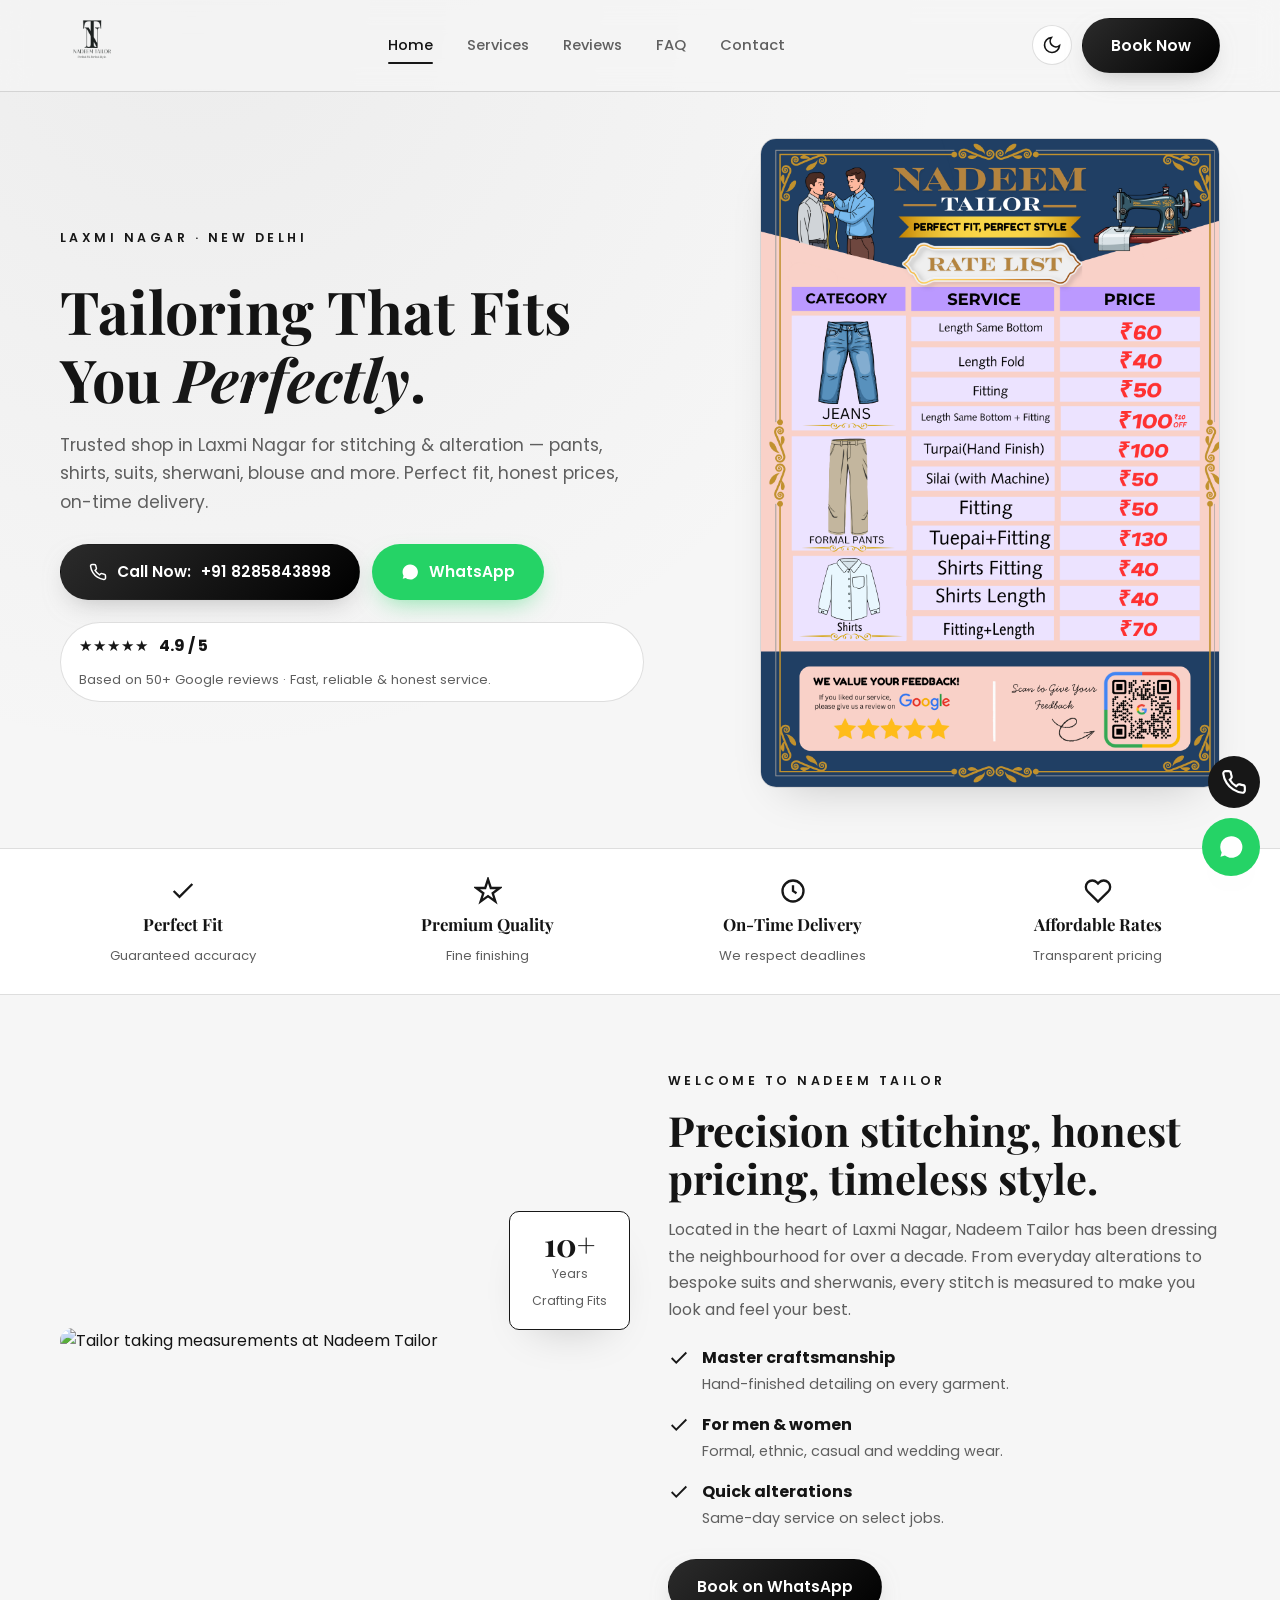
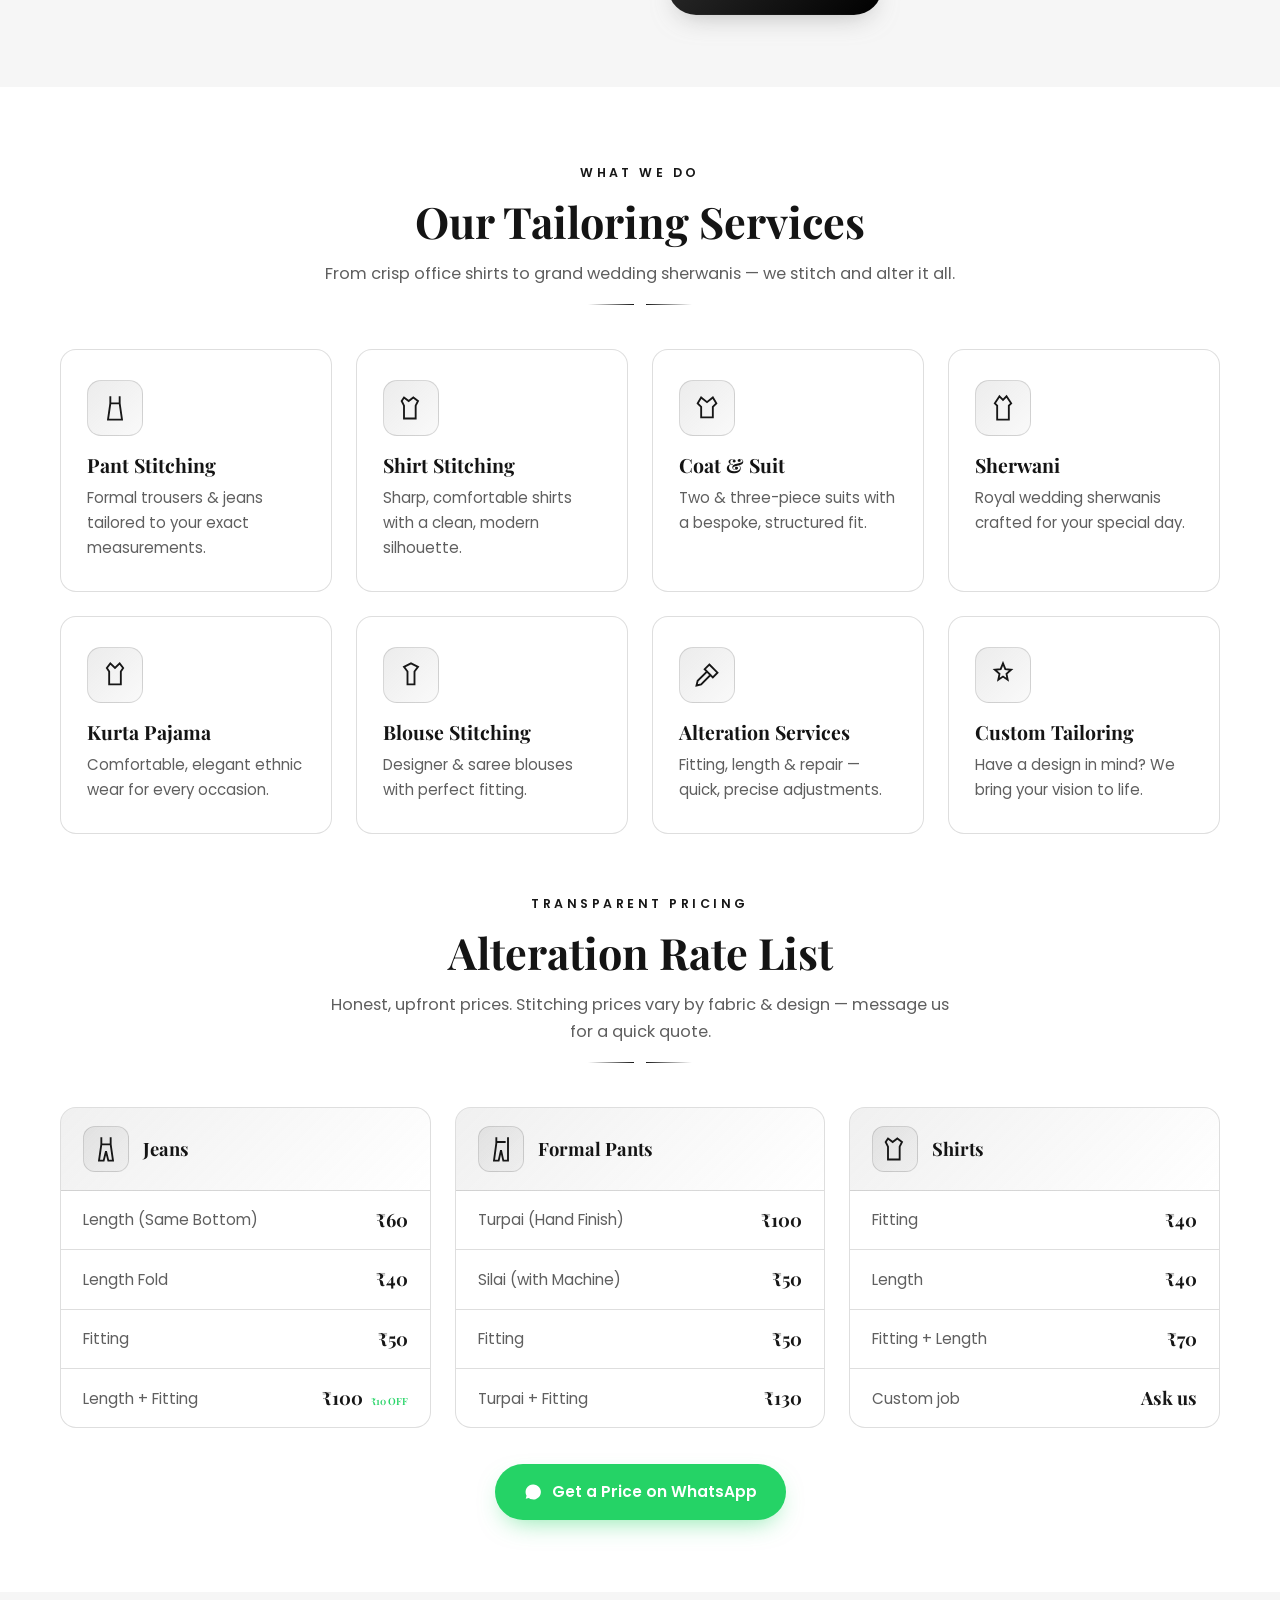
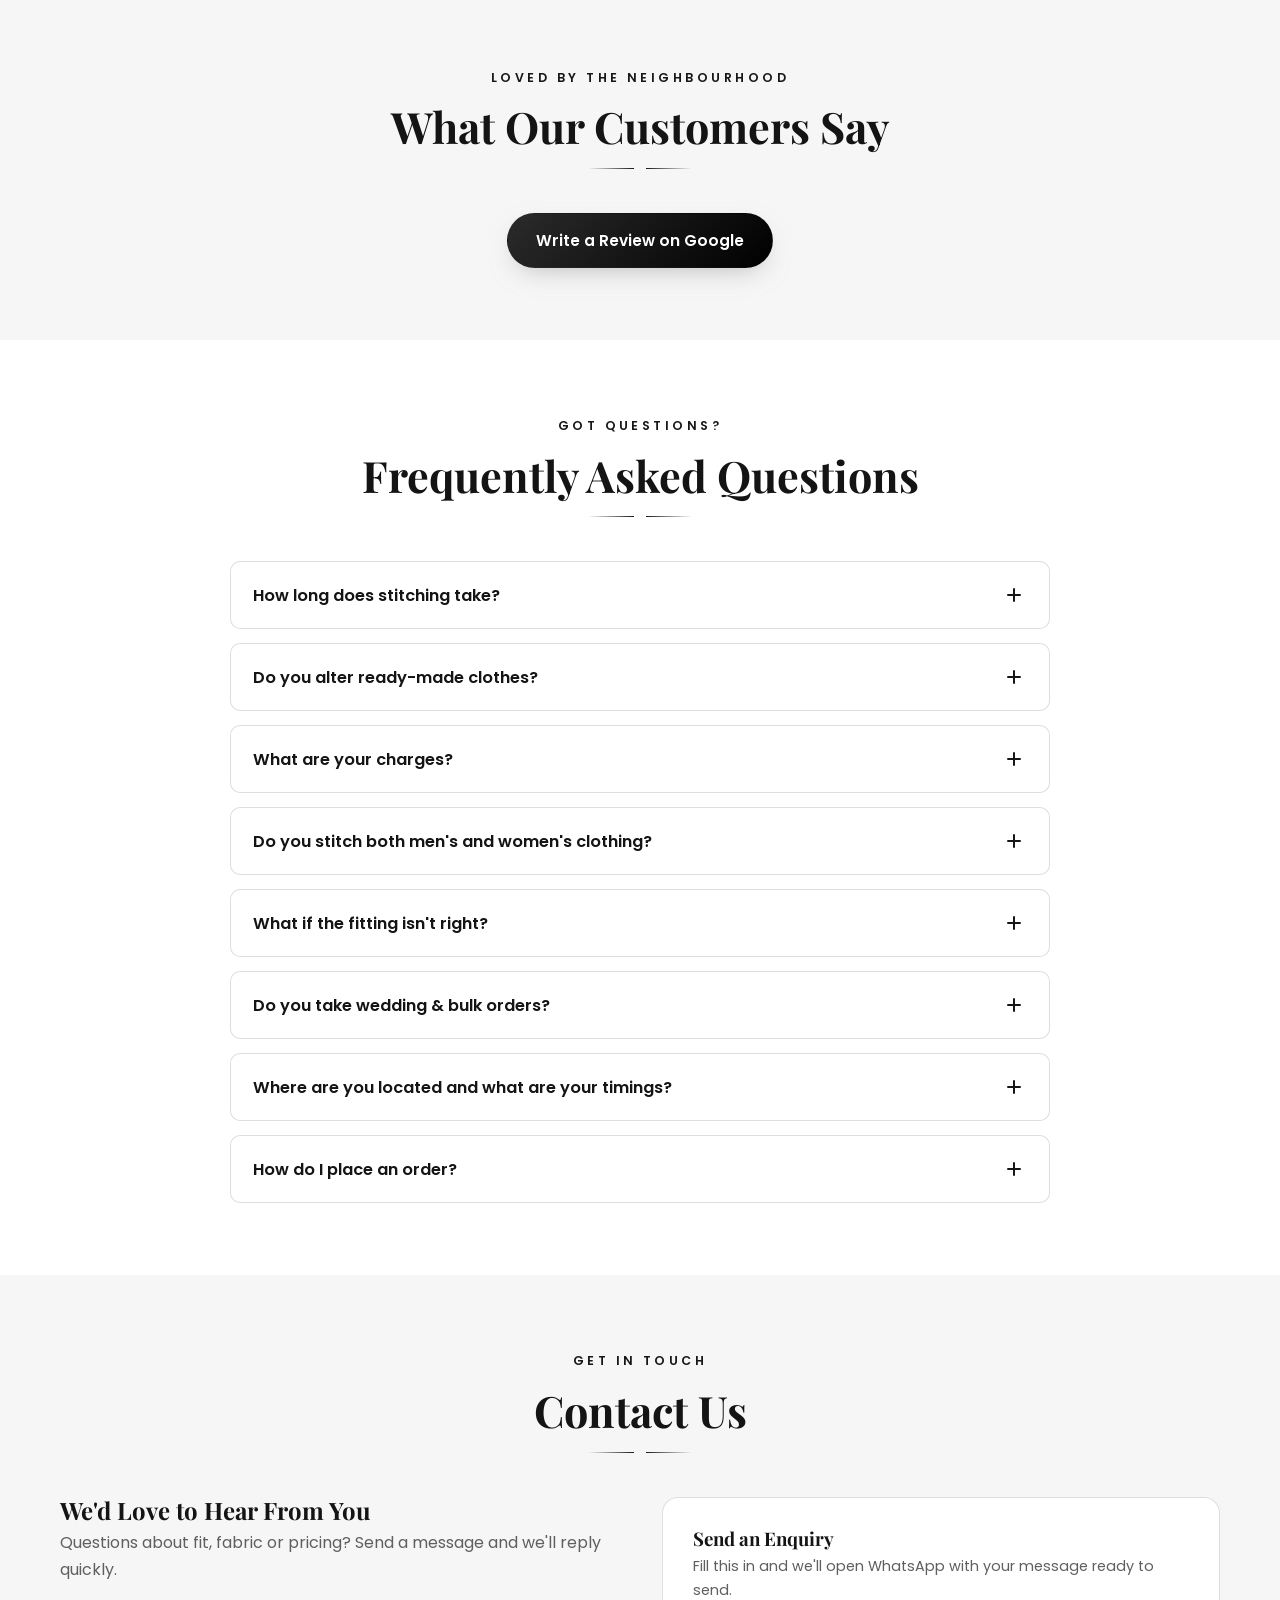
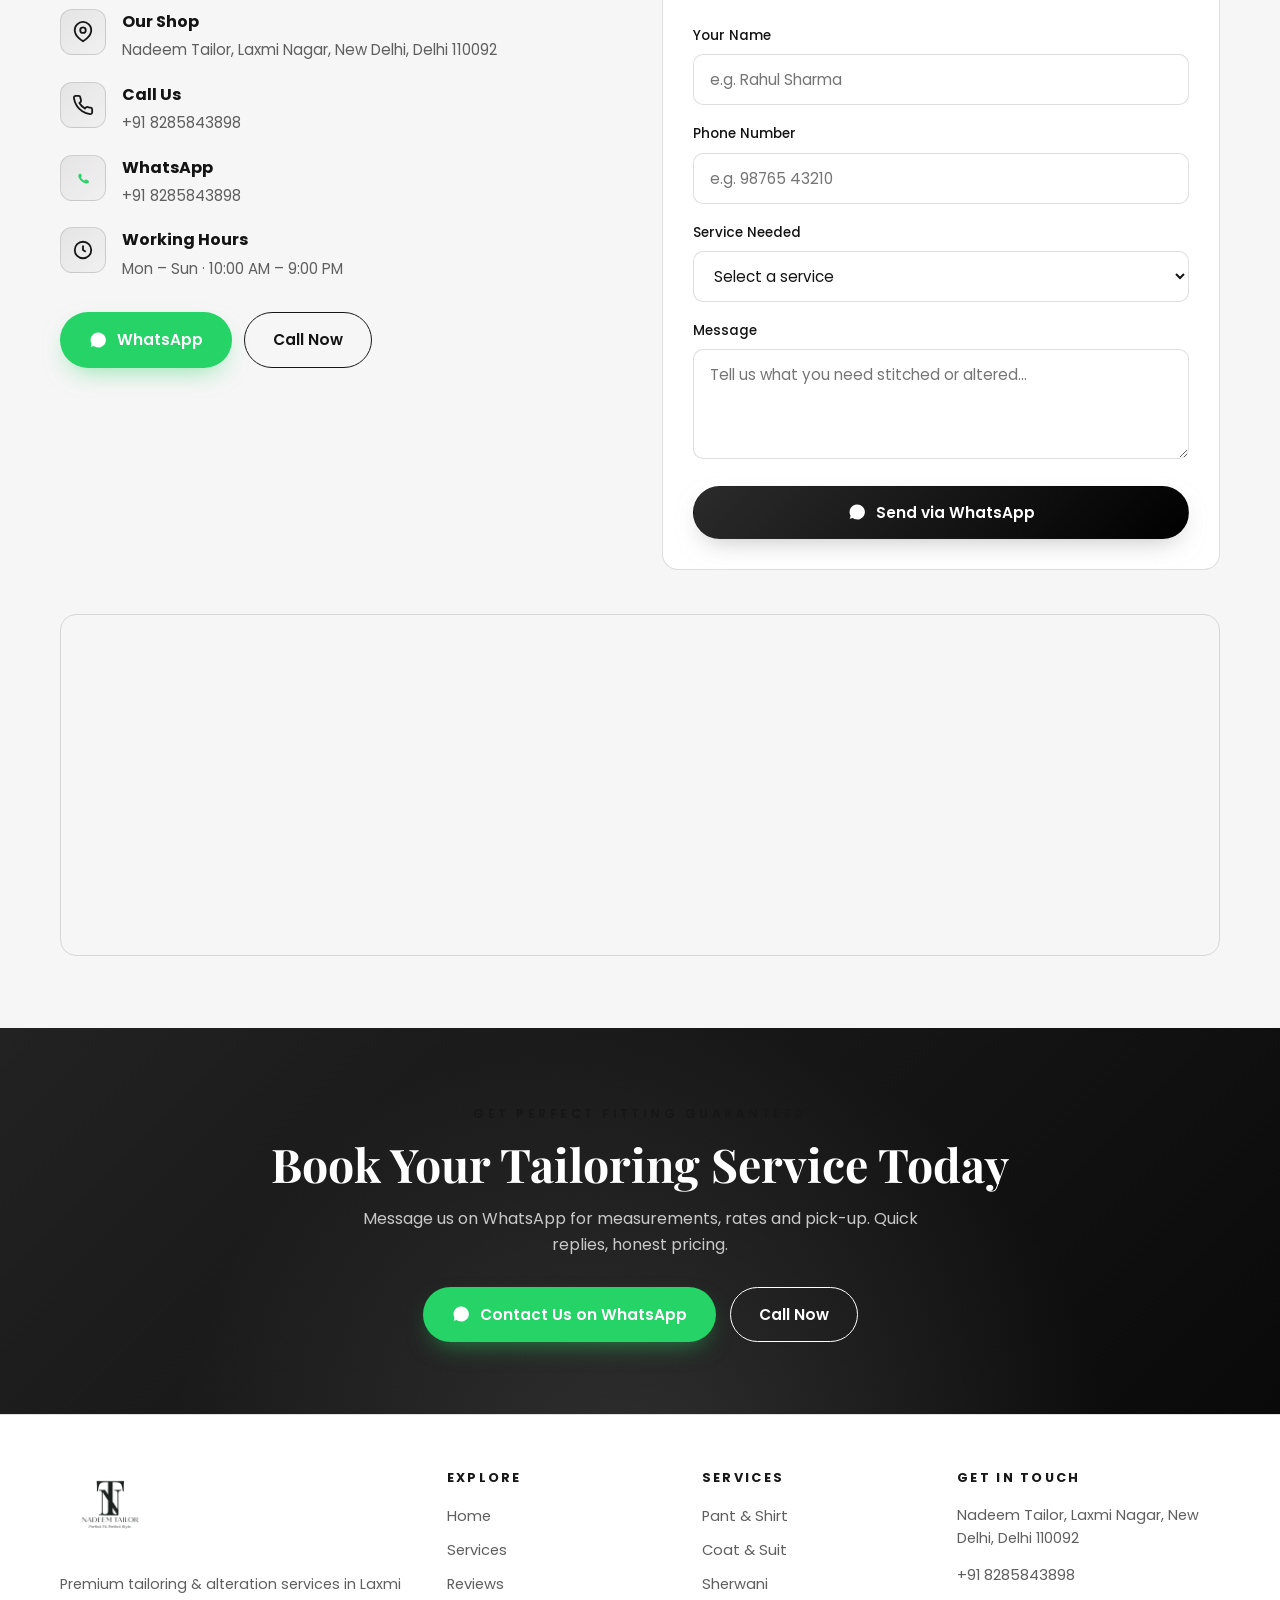
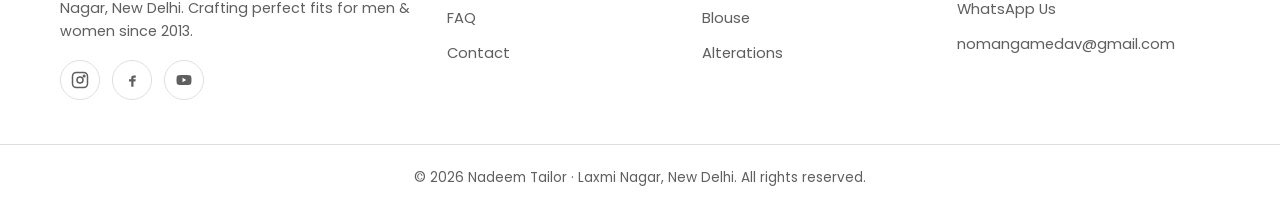
==== index.html @ 19adc17f "Add files via upload" ====
<!DOCTYPE html>
<html lang="en">
<head>
  <meta charset="UTF-8" />
  <meta name="viewport" content="width=device-width, initial-scale=1.0" />
  <title>Nadeem Tailor — Premium Tailoring & Alteration in Laxmi Nagar, Delhi</title>
  <meta name="description" content="Nadeem Tailor, Laxmi Nagar, New Delhi — expert stitching & alteration for men and women. Perfect fit guaranteed. Book your tailoring on WhatsApp today." />
  <meta name="keywords" content="tailor Laxmi Nagar, tailoring New Delhi, pant stitching, suit stitching, sherwani, blouse stitching, alteration Delhi, Nadeem Tailor" />
  <meta name="theme-color" content="#0a0a0a" />

  <meta property="og:title" content="Nadeem Tailor — Perfect Fit, Perfect Style" />
  <meta property="og:description" content="Premium tailoring & alteration services in Laxmi Nagar, New Delhi. Book on WhatsApp." />
  <meta property="og:type" content="website" />

  <link rel="icon" type="image/png" href="logo-black.png" />
  <link rel="icon" type="image/png" href="logo-white.png" media="(prefers-color-scheme: dark)" />
  <link rel="apple-touch-icon" href="logo-black.png" />

  <link rel="preconnect" href="https://fonts.googleapis.com" />
  <link rel="preconnect" href="https://fonts.gstatic.com" crossorigin />
  <link href="https://fonts.googleapis.com/css2?family=Playfair+Display:ital,wght@0,600;0,700;1,600&family=Poppins:wght@300;400;500;600&display=swap" rel="stylesheet" />

  <script type="application/ld+json">
  {
    "@context": "https://schema.org",
    "@type": "ClothingStore",
    "name": "Nadeem Tailor",
    "description": "Premium tailoring and alteration services for men and women.",
    "address": { "@type": "PostalAddress", "streetAddress": "Laxmi Nagar", "addressLocality": "New Delhi", "addressRegion": "Delhi", "postalCode": "110092", "addressCountry": "IN" },
    "areaServed": "New Delhi",
    "priceRange": "₹₹",
    "slogan": "Perfect Fit, Perfect Style"
  }
  </script>

  <style>
/* ==========================================================================
   Nadeem Tailor — single-file build (CSS inline)
   ========================================================================== */
:root {
  --gold: #f4f4f5; --gold-soft: #ffffff; --gold-deep: #cfcfcf; --on-accent: #0a0a0a;
  --bg: #0a0a0a; --bg-alt: #141414; --surface: #1a1a1a; --surface-2: #232323;
  --text: #f4f4f5; --text-muted: #a8a8a8; --border: rgba(255, 255, 255, 0.14);
  --shadow: 0 20px 45px -20px rgba(0, 0, 0, 0.85);
  --whatsapp: #25d366; --radius: 16px; --radius-sm: 10px; --max: 1200px; --header-h: 92px;
  --font-head: "Playfair Display", Georgia, serif;
  --font-body: "Poppins", -apple-system, BlinkMacSystemFont, "Segoe UI", sans-serif;
  --t: 0.3s cubic-bezier(0.4, 0, 0.2, 1);
}
[data-theme="light"] {
  --gold: #171717; --gold-soft: #2b2b2b; --gold-deep: #000000; --on-accent: #ffffff;
  --bg: #f6f6f6; --bg-alt: #ffffff; --surface: #ffffff; --surface-2: #efefef;
  --text: #141414; --text-muted: #5f5f5f; --border: rgba(0, 0, 0, 0.13);
  --shadow: 0 20px 45px -24px rgba(0, 0, 0, 0.22);
}
*,*::before,*::after { box-sizing: border-box; margin: 0; padding: 0; }
html { scroll-behavior: smooth; -webkit-text-size-adjust: 100%; scroll-padding-top: calc(var(--header-h) + 10px); }
body { font-family: var(--font-body); background: var(--bg); color: var(--text); line-height: 1.65; overflow-x: hidden; transition: background var(--t), color var(--t); }
img { max-width: 100%; display: block; }
a { color: inherit; text-decoration: none; }
ul { list-style: none; }
h1,h2,h3,h4 { font-family: var(--font-head); font-weight: 700; line-height: 1.15; }
::selection { background: var(--gold); color: var(--on-accent); }
.container { width: 100%; max-width: var(--max); margin: 0 auto; padding: 0 20px; }
.section { padding: 72px 0; }
.bg-alt { background: var(--bg-alt); }
.text-center { text-align: center; }
.section-head { max-width: 640px; margin: 0 auto 44px; text-align: center; }
.eyebrow { display: inline-block; font-family: var(--font-body); font-size: 0.78rem; letter-spacing: 0.28em; text-transform: uppercase; color: var(--gold); margin-bottom: 14px; font-weight: 600; }
.section-head h2 { font-size: clamp(1.8rem, 4.5vw, 2.7rem); margin-bottom: 14px; }
.section-head p { color: var(--text-muted); font-size: 1.02rem; }
.flourish { display: flex; align-items: center; justify-content: center; gap: 12px; margin: 16px auto 0; color: var(--gold); }
.flourish::before,.flourish::after { content: ""; height: 1px; width: 46px; background: linear-gradient(90deg, transparent, var(--gold)); }
.flourish::after { background: linear-gradient(90deg, var(--gold), transparent); }
.btn { display: inline-flex; align-items: center; justify-content: center; gap: 10px; padding: 14px 28px; min-height: 50px; border-radius: 50px; font-weight: 600; font-size: 0.96rem; cursor: pointer; border: 1.5px solid transparent; transition: var(--t); font-family: var(--font-body); white-space: nowrap; -webkit-tap-highlight-color: transparent; }
.btn svg { width: 18px; height: 18px; }
.btn-gold { background: linear-gradient(135deg, var(--gold-soft), var(--gold-deep)); color: var(--on-accent); box-shadow: 0 10px 26px -10px rgba(150,150,150,0.65); }
.btn-gold:hover { transform: translateY(-3px); }
.btn-outline { background: transparent; color: var(--text); border-color: var(--gold); }
.btn-outline:hover { background: var(--gold); color: var(--on-accent); transform: translateY(-3px); }
.btn-whatsapp { background: var(--whatsapp); color: #fff; box-shadow: 0 10px 26px -10px rgba(37,211,102,0.6); }
.btn-whatsapp:hover { transform: translateY(-3px); filter: brightness(1.05); }
.btn-block { width: 100%; }
.header { position: fixed; inset: 0 0 auto 0; height: var(--header-h); z-index: 100; display: flex; align-items: center; background: color-mix(in srgb, var(--bg) 70%, transparent); backdrop-filter: blur(14px); -webkit-backdrop-filter: blur(14px); border-bottom: 1px solid var(--border); transition: var(--t); }
.header.scrolled { background: color-mix(in srgb, var(--bg) 92%, transparent); box-shadow: var(--shadow); }
.nav { display: flex; align-items: center; justify-content: space-between; width: 100%; }
.brand { display: flex; align-items: center; gap: 12px; }
.brand__logo { height: 96px; width: auto; display: block; margin: -8px; }
.footer .brand__logo { height: 120px; margin: -18px -10px; }
.brand__logo--on-light { display: none; }
.brand__logo--on-dark { display: block; }
[data-theme="light"] .brand__logo--on-light { display: block; }
[data-theme="light"] .brand__logo--on-dark { display: none; }
.nav__links { display: flex; align-items: center; gap: 6px; }
.nav__links a { padding: 8px 14px; border-radius: 8px; font-size: 0.92rem; font-weight: 500; color: var(--text-muted); transition: var(--t); position: relative; }
.nav__links a:hover, .nav__links a.active { color: var(--text); }
.nav__links a.active::after { content: ""; position: absolute; left: 14px; right: 14px; bottom: 2px; height: 2px; background: var(--gold); border-radius: 2px; }
.nav__actions { display: flex; align-items: center; gap: 10px; }
.icon-btn { width: 40px; height: 40px; border-radius: 50%; border: 1px solid var(--border); background: var(--surface); color: var(--text); cursor: pointer; display: grid; place-items: center; transition: var(--t); }
.icon-btn:hover { border-color: var(--gold); color: var(--gold); }
.icon-btn svg { width: 20px; height: 20px; }
.theme-toggle .moon { display: none; }
[data-theme="light"] .theme-toggle .sun { display: none; }
[data-theme="light"] .theme-toggle .moon { display: block; }
.nav__cta { display: inline-flex; }
.hero-split { padding: calc(var(--header-h) + 46px) 0 60px; background: var(--bg); position: relative; overflow: hidden; }
.hero-split::before { content: ""; position: absolute; inset: 0; z-index: 0; background: radial-gradient(circle at 15% 0%, rgba(150,150,150,0.10), transparent 55%); }
.hero-split__grid { position: relative; z-index: 1; display: grid; grid-template-columns: 1.05fr 0.95fr; gap: 48px; align-items: center; }
.hero-split__text { animation: fadeUp 0.6s both; }
.hero-split__text h1 { font-size: clamp(2.1rem, 5vw, 3.7rem); margin: 14px 0 18px; }
.hero-split__text h1 em { font-style: italic; color: var(--gold); }
.hero-split__text > p { color: var(--text-muted); font-size: 1.08rem; line-height: 1.65; max-width: 52ch; margin-bottom: 28px; }
.hero-split__cta { display: flex; flex-wrap: wrap; gap: 12px; margin-bottom: 22px; }
.hero-badge { display: inline-flex; align-items: center; gap: 10px; flex-wrap: wrap; background: var(--surface); border: 1px solid var(--border); border-radius: 40px; padding: 10px 18px; max-width: 100%; }
.hero-badge .stars { color: var(--gold); letter-spacing: 1px; font-size: 0.95rem; }
.hero-badge strong { font-weight: 700; }
.hero-badge > span:last-child { color: var(--text-muted); font-size: 0.82rem; }
.hero-split__card { animation: fadeUp 0.6s 0.15s both; }
.rate-img { width: 100%; max-width: 460px; height: auto; margin: 0 0 0 auto; display: block; border-radius: var(--radius); box-shadow: var(--shadow); border: 1px solid var(--border); transition: var(--t); }
.rate-img:hover { transform: translateY(-4px); }
@keyframes fadeUp { from { opacity: 0; transform: translateY(24px); } to { opacity: 1; transform: translateY(0); } }
.trust { border-top: 1px solid var(--border); border-bottom: 1px solid var(--border); background: var(--surface); }
.trust__grid { display: grid; grid-template-columns: repeat(4, 1fr); gap: 20px; padding: 28px 0; text-align: center; }
.trust__item { display: flex; flex-direction: column; align-items: center; gap: 6px; }
.trust__item svg { width: 28px; height: 28px; color: var(--gold); }
.trust__item strong { font-family: var(--font-head); font-size: 1.05rem; }
.trust__item span { font-size: 0.82rem; color: var(--text-muted); }
.grid { display: grid; gap: 24px; }
.grid-3 { grid-template-columns: repeat(3, 1fr); }
.grid-4 { grid-template-columns: repeat(4, 1fr); }
.card { background: var(--surface); border: 1px solid var(--border); border-radius: var(--radius); padding: 30px 26px; transition: var(--t); position: relative; overflow: hidden; }
.card::before { content: ""; position: absolute; inset: 0 0 auto 0; height: 3px; background: linear-gradient(90deg, var(--gold-soft), transparent); transform: scaleX(0); transform-origin: left; transition: transform var(--t); }
.card:hover { transform: translateY(-6px); border-color: var(--gold); box-shadow: var(--shadow); }
.card:hover::before { transform: scaleX(1); }
.card__icon { width: 56px; height: 56px; border-radius: 14px; display: grid; place-items: center; margin-bottom: 18px; background: linear-gradient(135deg, rgba(150,150,150,0.18), rgba(150,150,150,0.05)); border: 1px solid var(--border); color: var(--gold); font-weight:700; font-family:var(--font-head); }
.card__icon svg { width: 28px; height: 28px; }
.card h3 { font-size: 1.22rem; margin-bottom: 10px; }
.card p { color: var(--text-muted); font-size: 0.94rem; }
.card__price { margin-top: 16px; display: inline-block; font-weight: 600; color: var(--gold); font-size: 0.9rem; }
.split { display: grid; grid-template-columns: 1fr 1fr; gap: 56px; align-items: center; }
.split__media { position: relative; }
.split__media img { border-radius: var(--radius); box-shadow: var(--shadow); width: 100%; height: 100%; object-fit: cover; }
.split__badge { position: absolute; right: -18px; bottom: 24px; background: var(--surface); border: 1px solid var(--gold); border-radius: var(--radius-sm); padding: 16px 22px; text-align: center; box-shadow: var(--shadow); }
.split__badge strong { display: block; font-family: var(--font-head); font-size: 2rem; color: var(--gold); line-height: 1; }
.split__badge span { font-size: 0.78rem; color: var(--text-muted); }
.split h2 { font-size: clamp(1.8rem, 4.5vw, 2.6rem); margin-bottom: 16px; }
.split p { color: var(--text-muted); margin-bottom: 16px; }
.feature-list { display: grid; gap: 14px; margin: 22px 0 28px; }
.feature-list li { display: flex; gap: 12px; align-items: flex-start; }
.feature-list svg { width: 22px; height: 22px; color: var(--gold); flex-shrink: 0; margin-top: 2px; }
.feature-list strong { display: block; }
.feature-list span { color: var(--text-muted); font-size: 0.9rem; }
.rate { background: var(--surface); border: 1px solid var(--border); border-radius: var(--radius); overflow: hidden; }
.rate__head { display: flex; align-items: center; gap: 14px; padding: 18px 22px; background: linear-gradient(135deg, rgba(150,150,150,0.14), transparent); border-bottom: 1px solid var(--border); }
.rate__head .card__icon { margin: 0; width: 46px; height: 46px; border-radius: 12px; }
.rate__head h3 { font-size: 1.15rem; }
.rate__row { display: flex; align-items: center; justify-content: space-between; gap: 16px; padding: 14px 22px; border-bottom: 1px solid var(--border); }
.rate__row:last-child { border-bottom: none; }
.rate__row span { color: var(--text-muted); font-size: 0.95rem; }
.rate__row .price { color: var(--gold); font-weight: 700; font-family: var(--font-head); font-size: 1.15rem; }
.rate__row .price small { color: var(--whatsapp); font-size: 0.62rem; font-weight: 600; margin-left: 4px; }
.reviews-widget { max-width: 1000px; margin: 0 auto; }
.faq-list { max-width: 820px; margin: 0 auto; display: grid; gap: 14px; }
.faq-item { background: var(--surface); border: 1px solid var(--border); border-radius: var(--radius-sm); overflow: hidden; transition: border-color var(--t); }
.faq-item.open { border-color: var(--gold); }
.faq-q { width: 100%; text-align: left; background: none; border: none; cursor: pointer; display: flex; align-items: center; justify-content: space-between; gap: 16px; padding: 20px 22px; font-family: var(--font-body); font-size: 1.02rem; font-weight: 600; color: var(--text); }
.faq-q__icon { flex-shrink: 0; width: 26px; height: 26px; position: relative; }
.faq-q__icon::before, .faq-q__icon::after { content: ""; position: absolute; top: 50%; left: 50%; transform: translate(-50%, -50%); background: var(--gold); border-radius: 2px; }
.faq-q__icon::before { width: 14px; height: 2px; }
.faq-q__icon::after { width: 2px; height: 14px; transition: transform var(--t); }
.faq-item.open .faq-q__icon::after { transform: translate(-50%, -50%) scaleY(0); }
.faq-a { max-height: 0; overflow: hidden; transition: max-height var(--t); }
.faq-item.open .faq-a { max-height: 400px; }
.faq-a p { padding: 0 22px 22px; color: var(--text-muted); font-size: 0.96rem; line-height: 1.65; }
.faq-a a { color: var(--gold); text-decoration: underline; }
.contact-grid { display: grid; grid-template-columns: 1fr 1fr; gap: 44px; align-items: start; }
.info-list { display: grid; gap: 18px; margin: 26px 0 30px; }
.info-item { display: flex; gap: 16px; align-items: flex-start; }
.info-item__icon { width: 46px; height: 46px; border-radius: 12px; flex-shrink: 0; display: grid; place-items: center; background: linear-gradient(135deg, rgba(150,150,150,0.18), rgba(150,150,150,0.05)); border: 1px solid var(--border); color: var(--gold); }
.info-item__icon svg { width: 22px; height: 22px; }
.info-item strong { display: block; margin-bottom: 2px; }
.info-item a, .info-item span { color: var(--text-muted); font-size: 0.94rem; }
.info-item a:hover { color: var(--gold); }
.form { background: var(--surface); border: 1px solid var(--border); border-radius: var(--radius); padding: 30px; }
.form h3 { margin-bottom: 6px; }
.form > p { color: var(--text-muted); font-size: 0.9rem; margin-bottom: 22px; }
.field { margin-bottom: 18px; }
.field label { display: block; font-size: 0.85rem; margin-bottom: 7px; font-weight: 500; }
.field input, .field select, .field textarea { width: 100%; padding: 13px 16px; border-radius: var(--radius-sm); border: 1px solid var(--border); background: var(--bg-alt); color: var(--text); font-family: var(--font-body); font-size: 0.95rem; transition: var(--t); }
.field input:focus, .field select:focus, .field textarea:focus { outline: none; border-color: var(--gold); box-shadow: 0 0 0 3px rgba(150,150,150,0.15); }
.field textarea { resize: vertical; min-height: 110px; }
.map-embed { border-radius: var(--radius); overflow: hidden; border: 1px solid var(--border); line-height: 0; margin-top: 44px; }
.map-embed iframe { width: 100%; height: 340px; border: 0; filter: grayscale(0.2); }
.cta-band { position: relative; text-align: center; padding: 72px 0; overflow: hidden; background: linear-gradient(135deg, #141414, #0a0a0a); }
[data-theme="light"] .cta-band { background: linear-gradient(135deg, #222222, #0a0a0a); }
.cta-band::before { content: ""; position: absolute; inset: 0; background: radial-gradient(circle at 50% 120%, rgba(150,150,150,0.22), transparent 60%); }
.cta-band .container { position: relative; }
.cta-band h2 { color: #fff; font-size: clamp(1.8rem, 5vw, 2.9rem); margin-bottom: 14px; }
.cta-band p { color: #c9c9c9; max-width: 560px; margin: 0 auto 28px; }
.cta-band__btns { display: flex; flex-wrap: wrap; gap: 14px; justify-content: center; }
.footer { background: var(--bg-alt); border-top: 1px solid var(--border); padding: 56px 0 0; }
.footer__grid { display: grid; grid-template-columns: 1.6fr 1fr 1fr 1.2fr; gap: 36px; }
.footer h4 { font-family: var(--font-body); font-size: 0.8rem; letter-spacing: 0.18em; text-transform: uppercase; color: var(--gold); margin-bottom: 18px; }
.footer p { color: var(--text-muted); font-size: 0.9rem; margin-bottom: 16px; }
.footer__links { display: grid; gap: 10px; }
.footer__links a { color: var(--text-muted); font-size: 0.92rem; transition: var(--t); }
.footer__links a:hover { color: var(--gold); padding-left: 4px; }
.footer .brand { margin-bottom: 18px; }
.socials { display: flex; gap: 12px; }
.socials a { width: 40px; height: 40px; border-radius: 50%; display: grid; place-items: center; border: 1px solid var(--border); color: var(--text-muted); transition: var(--t); }
.socials a:hover { background: var(--gold); color: var(--on-accent); border-color: var(--gold); transform: translateY(-3px); }
.socials svg { width: 18px; height: 18px; }
.footer__bottom { margin-top: 44px; border-top: 1px solid var(--border); padding: 22px 0; text-align: center; color: var(--text-muted); font-size: 0.85rem; }
.fab { position: fixed; right: 20px; z-index: 90; display: grid; place-items: center; border-radius: 50%; box-shadow: var(--shadow); transition: var(--t); }
.fab svg { width: 26px; height: 26px; }
.fab-whatsapp { bottom: 24px; width: 58px; height: 58px; background: var(--whatsapp); color: #fff; animation: pulse 2.4s infinite; }
.fab-whatsapp:hover { transform: scale(1.08); }
.fab-call { bottom: 92px; width: 52px; height: 52px; background: var(--gold); color: var(--on-accent); }
.fab-call:hover { transform: scale(1.08); }
.fab-top { bottom: 24px; left: 20px; width: 46px; height: 46px; background: var(--surface); color: var(--gold); border: 1px solid var(--border); opacity: 0; pointer-events: none; }
.fab-top.show { opacity: 1; pointer-events: auto; }
@keyframes pulse { 0% { box-shadow: 0 0 0 0 rgba(37,211,102,0.5); } 70% { box-shadow: 0 0 0 16px rgba(37,211,102,0); } 100% { box-shadow: 0 0 0 0 rgba(37,211,102,0); } }
.reveal { opacity: 0; transform: translateY(28px); transition: opacity 0.6s ease, transform 0.6s ease; }
.reveal.in { opacity: 1; transform: translateY(0); }
.toast { position: fixed; bottom: 30px; left: 50%; transform: translateX(-50%) translateY(120px); background: var(--surface); border: 1px solid var(--gold); color: var(--text); padding: 14px 22px; border-radius: 50px; box-shadow: var(--shadow); z-index: 300; transition: transform var(--t); font-size: 0.9rem; }
.toast.show { transform: translateX(-50%) translateY(0); }
@media (max-width: 900px) {
  .split { grid-template-columns: 1fr; gap: 36px; }
  .split__badge { right: 16px; }
  .contact-grid { grid-template-columns: 1fr; gap: 32px; }
  .grid-4 { grid-template-columns: repeat(2, 1fr); }
  .footer__grid { grid-template-columns: 1fr 1fr; gap: 30px; }
  .trust__grid { grid-template-columns: repeat(2, 1fr); gap: 26px; }
  .hero-split__grid { grid-template-columns: 1fr; gap: 34px; }
  .rate-img { margin: 0 auto; }
}
@media (max-width: 640px) {
  :root { --header-h: 78px; }
  .nav__links { display: none !important; }
  .nav__cta { display: inline-flex !important; padding: 10px 18px; min-height: 44px; font-size: 0.85rem; width: auto; }
  .brand__logo { height: 72px; margin: -10px -8px; }
  .footer .brand__logo { height: 92px; }
  .container { padding: 0 16px; }
  .section { padding: 46px 0; }
  .section-head { margin-bottom: 32px; }
  .grid-3, .grid-4 { grid-template-columns: 1fr; }
  .footer__grid { grid-template-columns: 1fr; gap: 26px; }
  .hero-split__text h1 { font-size: clamp(2rem, 8.6vw, 2.85rem); }
  .hero-split__cta { flex-direction: column; }
  .btn { width: 100%; }
  .nav__cta.btn, .card__price { width: auto; }
  .cta-band__btns { flex-direction: column; }
  .card { padding: 24px 20px; }
  .split__badge { right: 12px; bottom: 12px; padding: 12px 16px; }
  .form { padding: 24px 20px; }
  .field input, .field select, .field textarea { font-size: 16px; padding: 14px 16px; }
  .map-embed iframe { height: 300px; }
  .fab-whatsapp { width: 56px; height: 56px; bottom: 18px; right: 16px; }
  .fab-call { width: 50px; height: 50px; bottom: 84px; right: 16px; }
  .fab-top { left: 16px; bottom: 18px; }
  h1, h2, h3 { overflow-wrap: normal; word-break: normal; text-wrap: balance; }
  .section-head h2 { font-size: clamp(1.55rem, 6.5vw, 2rem); }
}
@media (prefers-reduced-motion: reduce) {
  *,*::before,*::after { animation: none !important; transition: none !important; scroll-behavior: auto; }
  .reveal { opacity: 1; transform: none; }
}
  </style>
</head>
<body>
  <!-- ============ HEADER ============ -->
  <header class="header">
    <div class="container nav">
      <a href="#home" class="brand" aria-label="Nadeem Tailor home">
        <img class="brand__logo brand__logo--on-light" src="logo-black.png" alt="Nadeem Tailor — Perfect Fit, Perfect Style" />
        <img class="brand__logo brand__logo--on-dark" src="logo-white.png" alt="Nadeem Tailor — Perfect Fit, Perfect Style" />
      </a>
      <nav class="nav__links" aria-label="Primary">
        <a href="#home">Home</a>
        <a href="#services">Services</a>
        <a href="#reviews">Reviews</a>
        <a href="#faq">FAQ</a>
        <a href="#contact">Contact</a>
      </nav>
      <div class="nav__actions">
        <button class="icon-btn theme-toggle" aria-label="Toggle dark / light theme">
          <svg class="sun" viewBox="0 0 24 24" fill="none" stroke="currentColor" stroke-width="2" stroke-linecap="round"><circle cx="12" cy="12" r="4"/><path d="M12 2v2M12 20v2M4.9 4.9l1.4 1.4M17.7 17.7l1.4 1.4M2 12h2M20 12h2M4.9 19.1l1.4-1.4M17.7 6.3l1.4-1.4"/></svg>
          <svg class="moon" viewBox="0 0 24 24" fill="none" stroke="currentColor" stroke-width="2" stroke-linecap="round"><path d="M21 12.8A9 9 0 1 1 11.2 3a7 7 0 0 0 9.8 9.8z"/></svg>
        </button>
        <a class="btn btn-gold nav__cta" data-whatsapp>Book Now</a>
      </div>
    </div>
  </header>

  <main>
    <!-- ============ HERO ============ -->
    <section class="hero-split" id="home">
      <div class="container hero-split__grid">
        <div class="hero-split__text">
          <span class="eyebrow">Laxmi Nagar · New Delhi</span>
          <h1>Tailoring That Fits You <em>Perfectly</em>.</h1>
          <p>Trusted shop in Laxmi Nagar for stitching &amp; alteration — pants, shirts, suits, sherwani, blouse and more. Perfect fit, honest prices, on-time delivery.</p>
          <div class="hero-split__cta">
            <a class="btn btn-gold" data-call>
              <svg viewBox="0 0 24 24" fill="none" stroke="currentColor" stroke-width="2"><path d="M22 16.9v3a2 2 0 0 1-2.2 2 19.8 19.8 0 0 1-8.6-3.1 19.5 19.5 0 0 1-6-6A19.8 19.8 0 0 1 2.1 4.2 2 2 0 0 1 4.1 2h3a2 2 0 0 1 2 1.7c.1 1 .4 2 .7 2.9a2 2 0 0 1-.5 2.1L8.1 9.9a16 16 0 0 0 6 6l1.2-1.2a2 2 0 0 1 2.1-.5c.9.3 1.9.6 2.9.7a2 2 0 0 1 1.7 2z"/></svg>
              Call Now: <span data-phone-text>+91 8285843898</span>
            </a>
            <a class="btn btn-whatsapp" data-whatsapp>
              <svg viewBox="0 0 24 24" fill="currentColor"><path d="M17.5 14.4c-.3-.2-1.7-.8-2-.9-.3-.1-.5-.2-.6.2-.2.3-.7.9-.8 1-.2.2-.3.2-.6.1-1.5-.8-2.5-1.4-3.6-3.2-.3-.5.3-.4.7-1.4.1-.2 0-.3 0-.5s-.6-1.5-.9-2c-.2-.5-.4-.4-.6-.4h-.5c-.2 0-.5.1-.7.3-.3.3-1 .9-1 2.3s1 2.7 1.2 2.9c.1.2 2 3.1 5 4.3.7.3 1.2.5 1.7.6.7.2 1.3.2 1.8.1.6-.1 1.7-.7 1.9-1.3.2-.7.2-1.2.2-1.3-.1-.2-.3-.3-.6-.4zM12 2a10 10 0 0 0-8.6 15l-1.1 4 4.1-1.1A10 10 0 1 0 12 2z"/></svg>
              WhatsApp
            </a>
          </div>
          <div class="hero-badge">
            <span class="stars">★★★★★</span>
            <strong>4.9 / 5</strong>
            <span>Based on 50+ Google reviews · Fast, reliable &amp; honest service.</span>
          </div>
        </div>
        <div class="hero-split__card">
          <a href="Nadeem.pdf" target="_blank" rel="noopener">
            <img class="rate-img" src="Nadeem.png" alt="Nadeem Tailor rate list — Jeans, Formal Pants and Shirts pricing" loading="lazy" />
          </a>
        </div>
      </div>
    </section>

    <!-- ============ TRUST BAR ============ -->
    <section class="trust">
      <div class="container trust__grid">
        <div class="trust__item"><svg viewBox="0 0 24 24" fill="none" stroke="currentColor" stroke-width="2"><path d="M20 6L9 17l-5-5"/></svg><strong>Perfect Fit</strong><span>Guaranteed accuracy</span></div>
        <div class="trust__item"><svg viewBox="0 0 24 24" fill="none" stroke="currentColor" stroke-width="2"><path d="M12 2l2.4 7.4H22l-6 4.5 2.3 7.1-6.3-4.6L5.7 21l2.3-7.1-6-4.5h7.6z"/></svg><strong>Premium Quality</strong><span>Fine finishing</span></div>
        <div class="trust__item"><svg viewBox="0 0 24 24" fill="none" stroke="currentColor" stroke-width="2"><circle cx="12" cy="12" r="9"/><path d="M12 7v5l3 2"/></svg><strong>On-Time Delivery</strong><span>We respect deadlines</span></div>
        <div class="trust__item"><svg viewBox="0 0 24 24" fill="none" stroke="currentColor" stroke-width="2"><path d="M20.8 4.6a5.5 5.5 0 0 0-7.8 0L12 5.6l-1-1a5.5 5.5 0 0 0-7.8 7.8l1 1L12 21l7.8-7.6 1-1a5.5 5.5 0 0 0 0-7.8z"/></svg><strong>Affordable Rates</strong><span>Transparent pricing</span></div>
      </div>
    </section>

    <!-- ============ ABOUT / INTRO ============ -->
    <section class="section">
      <div class="container split">
        <div class="split__media reveal">
          <img src="https://images.unsplash.com/photo-1594938298603-c8148c4dae35?auto=format&fit=crop&w=900&q=80" alt="Tailor taking measurements at Nadeem Tailor" loading="lazy" />
          <div class="split__badge"><strong>10+</strong><span>Years<br/>Crafting Fits</span></div>
        </div>
        <div class="reveal">
          <span class="eyebrow">Welcome to Nadeem Tailor</span>
          <h2>Precision stitching, honest pricing, timeless style.</h2>
          <p>Located in the heart of Laxmi Nagar, Nadeem Tailor has been dressing the neighbourhood for over a decade. From everyday alterations to bespoke suits and sherwanis, every stitch is measured to make you look and feel your best.</p>
          <ul class="feature-list">
            <li><svg viewBox="0 0 24 24" fill="none" stroke="currentColor" stroke-width="2"><path d="M20 6L9 17l-5-5"/></svg><div><strong>Master craftsmanship</strong><span>Hand-finished detailing on every garment.</span></div></li>
            <li><svg viewBox="0 0 24 24" fill="none" stroke="currentColor" stroke-width="2"><path d="M20 6L9 17l-5-5"/></svg><div><strong>For men &amp; women</strong><span>Formal, ethnic, casual and wedding wear.</span></div></li>
            <li><svg viewBox="0 0 24 24" fill="none" stroke="currentColor" stroke-width="2"><path d="M20 6L9 17l-5-5"/></svg><div><strong>Quick alterations</strong><span>Same-day service on select jobs.</span></div></li>
          </ul>
          <a class="btn btn-gold" data-whatsapp>Book on WhatsApp</a>
        </div>
      </div>
    </section>

    <!-- ============ SERVICES ============ -->
    <section class="section bg-alt" id="services">
      <div class="container">
        <div class="section-head reveal">
          <span class="eyebrow">What We Do</span>
          <h2>Our Tailoring Services</h2>
          <p>From crisp office shirts to grand wedding sherwanis — we stitch and alter it all.</p>
          <div class="flourish"></div>
        </div>
        <div class="grid grid-4">
          <article class="card reveal"><div class="card__icon"><svg viewBox="0 0 24 24" fill="none" stroke="currentColor" stroke-width="1.6"><path d="M8 2v6l-2 14h12l-2-14V2M8 8h8"/></svg></div><h3>Pant Stitching</h3><p>Formal trousers &amp; jeans tailored to your exact measurements.</p></article>
          <article class="card reveal"><div class="card__icon"><svg viewBox="0 0 24 24" fill="none" stroke="currentColor" stroke-width="1.6"><path d="M6 3l4 3 4-3 4 3-2 4v11H6V10L4 6z"/></svg></div><h3>Shirt Stitching</h3><p>Sharp, comfortable shirts with a clean, modern silhouette.</p></article>
          <article class="card reveal"><div class="card__icon"><svg viewBox="0 0 24 24" fill="none" stroke="currentColor" stroke-width="1.6"><path d="M7 3l5 4 5-4 3 5-3 3v9H7v-9L4 8z"/></svg></div><h3>Coat &amp; Suit</h3><p>Two &amp; three-piece suits with a bespoke, structured fit.</p></article>
          <article class="card reveal"><div class="card__icon"><svg viewBox="0 0 24 24" fill="none" stroke="currentColor" stroke-width="1.6"><path d="M9 2l3 3 3-3 4 6-2 2v12H7V10L5 8z"/></svg></div><h3>Sherwani</h3><p>Royal wedding sherwanis crafted for your special day.</p></article>
          <article class="card reveal"><div class="card__icon"><svg viewBox="0 0 24 24" fill="none" stroke="currentColor" stroke-width="1.6"><path d="M8 2l4 4 4-4 3 4-2 3v11H7V9L5 6z"/></svg></div><h3>Kurta Pajama</h3><p>Comfortable, elegant ethnic wear for every occasion.</p></article>
          <article class="card reveal"><div class="card__icon"><svg viewBox="0 0 24 24" fill="none" stroke="currentColor" stroke-width="1.6"><path d="M6 5l6-3 6 3-3 4v11H9V9z"/></svg></div><h3>Blouse Stitching</h3><p>Designer &amp; saree blouses with perfect fitting.</p></article>
          <article class="card reveal"><div class="card__icon"><svg viewBox="0 0 24 24" fill="none" stroke="currentColor" stroke-width="1.6"><path d="M14 3l7 7-4 4-7-7zM3 21l4-1 8-8-3-3-8 8z"/></svg></div><h3>Alteration Services</h3><p>Fitting, length &amp; repair — quick, precise adjustments.</p></article>
          <article class="card reveal"><div class="card__icon"><svg viewBox="0 0 24 24" fill="none" stroke="currentColor" stroke-width="1.6"><path d="M12 2l2 5 5 .5-4 3.5 1 5-4-2.7L8 16l1-5-4-3.5 5-.5z"/></svg></div><h3>Custom Tailoring</h3><p>Have a design in mind? We bring your vision to life.</p></article>
        </div>

        <div class="section-head reveal" style="margin-top:56px;">
          <span class="eyebrow">Transparent Pricing</span>
          <h2>Alteration Rate List</h2>
          <p>Honest, upfront prices. Stitching prices vary by fabric &amp; design — message us for a quick quote.</p>
          <div class="flourish"></div>
        </div>
        <div class="grid grid-3">
          <div class="rate reveal">
            <div class="rate__head"><div class="card__icon"><svg viewBox="0 0 24 24" fill="none" stroke="currentColor" stroke-width="1.6"><path d="M8 2v6l-2 14h4l2-8 2 8h4l-2-14V2M8 8h8"/></svg></div><h3>Jeans</h3></div>
            <div class="rate__row"><span>Length (Same Bottom)</span><span class="price">₹60</span></div>
            <div class="rate__row"><span>Length Fold</span><span class="price">₹40</span></div>
            <div class="rate__row"><span>Fitting</span><span class="price">₹50</span></div>
            <div class="rate__row"><span>Length + Fitting</span><span class="price">₹100 <small>₹10 OFF</small></span></div>
          </div>
          <div class="rate reveal">
            <div class="rate__head"><div class="card__icon"><svg viewBox="0 0 24 24" fill="none" stroke="currentColor" stroke-width="1.6"><path d="M8 2v5l-2 15h4l2-9 2 9h4L18 7V2M8 6h8"/></svg></div><h3>Formal Pants</h3></div>
            <div class="rate__row"><span>Turpai (Hand Finish)</span><span class="price">₹100</span></div>
            <div class="rate__row"><span>Silai (with Machine)</span><span class="price">₹50</span></div>
            <div class="rate__row"><span>Fitting</span><span class="price">₹50</span></div>
            <div class="rate__row"><span>Turpai + Fitting</span><span class="price">₹130</span></div>
          </div>
          <div class="rate reveal">
            <div class="rate__head"><div class="card__icon"><svg viewBox="0 0 24 24" fill="none" stroke="currentColor" stroke-width="1.6"><path d="M6 3l4 3 4-3 4 3-2 4v11H6V10L4 6z"/></svg></div><h3>Shirts</h3></div>
            <div class="rate__row"><span>Fitting</span><span class="price">₹40</span></div>
            <div class="rate__row"><span>Length</span><span class="price">₹40</span></div>
            <div class="rate__row"><span>Fitting + Length</span><span class="price">₹70</span></div>
            <div class="rate__row"><span>Custom job</span><span class="price">Ask us</span></div>
          </div>
        </div>
        <div class="text-center" style="margin-top:36px;">
          <a class="btn btn-whatsapp" data-whatsapp data-msg="Hello Nadeem Tailor! I'd like a price quote for my garment.">
            <svg viewBox="0 0 24 24" fill="currentColor"><path d="M17.5 14.4c-.3-.2-1.7-.8-2-.9-.3-.1-.5-.2-.6.2-.2.3-.7.9-.8 1-.2.2-.3.2-.6.1-1.5-.8-2.5-1.4-3.6-3.2-.3-.5.3-.4.7-1.4.1-.2 0-.3 0-.5s-.6-1.5-.9-2c-.2-.5-.4-.4-.6-.4h-.5c-.2 0-.5.1-.7.3-.3.3-1 .9-1 2.3s1 2.7 1.2 2.9c.1.2 2 3.1 5 4.3.7.3 1.2.5 1.7.6.7.2 1.3.2 1.8.1.6-.1 1.7-.7 1.9-1.3.2-.7.2-1.2.2-1.3-.1-.2-.3-.3-.6-.4zM12 2a10 10 0 0 0-8.6 15l-1.1 4 4.1-1.1A10 10 0 1 0 12 2z"/></svg>
            Get a Price on WhatsApp
          </a>
        </div>
      </div>
    </section>

    <!-- ============ REVIEWS ============ -->
    <section class="section" id="reviews">
      <div class="container">
        <div class="section-head reveal">
          <span class="eyebrow">Loved by the Neighbourhood</span>
          <h2>What Our Customers Say</h2>
          <div class="flourish"></div>
        </div>
        <div class="reviews-widget reveal">
          <div id="featurable-6c5c8a11-7a2c-4b76-910e-c19c03e115e6" data-featurable-async></div>
          <script src="https://cdn.featurable.com/widget/v2/embed.js" defer charset="UTF-8"></script>
        </div>
        <div class="text-center" style="margin-top:30px;">
          <a class="btn btn-gold" data-reviews>Write a Review on Google</a>
        </div>
      </div>
    </section>

    <!-- ============ FAQ ============ -->
    <section class="section bg-alt" id="faq">
      <div class="container">
        <div class="section-head reveal">
          <span class="eyebrow">Got Questions?</span>
          <h2>Frequently Asked Questions</h2>
          <div class="flourish"></div>
        </div>
        <div class="faq-list">
          <div class="faq-item"><button class="faq-q" aria-expanded="false"><span>How long does stitching take?</span><span class="faq-q__icon"></span></button><div class="faq-a"><p>Most garments are ready in <strong>3–7 days</strong> depending on the work. Alterations are usually <strong>same-day or next-day</strong>. Have an event coming up? Tell us the date and we'll do our best to deliver on time.</p></div></div>
          <div class="faq-item"><button class="faq-q" aria-expanded="false"><span>Do you alter ready-made clothes?</span><span class="faq-q__icon"></span></button><div class="faq-a"><p>Yes — we handle <strong>fitting, length, tapering and repairs</strong> for jeans, formal pants, shirts and more. See the rate list above for common alteration prices.</p></div></div>
          <div class="faq-item"><button class="faq-q" aria-expanded="false"><span>What are your charges?</span><span class="faq-q__icon"></span></button><div class="faq-a"><p>Alterations start from <strong>₹40</strong>. Stitching prices depend on the garment, fabric and design — <a data-whatsapp>message us on WhatsApp</a> for a quick, honest quote.</p></div></div>
          <div class="faq-item"><button class="faq-q" aria-expanded="false"><span>Do you stitch both men's and women's clothing?</span><span class="faq-q__icon"></span></button><div class="faq-a"><p>Absolutely. We stitch for the whole family — shirts, pants, suits, sherwani, kurta pajama and blouses. Formal, ethnic, casual and wedding wear.</p></div></div>
          <div class="faq-item"><button class="faq-q" aria-expanded="false"><span>What if the fitting isn't right?</span><span class="faq-q__icon"></span></button><div class="faq-a"><p>Your satisfaction comes first. If the fit needs adjusting, we'll <strong>alter it free of charge</strong> until it feels just right on you.</p></div></div>
          <div class="faq-item"><button class="faq-q" aria-expanded="false"><span>Do you take wedding &amp; bulk orders?</span><span class="faq-q__icon"></span></button><div class="faq-a"><p>Yes. We specialise in <strong>wedding sherwani, suits and blouses</strong>, and take group/bulk orders for families and functions. Contact us early so we can plan the timeline.</p></div></div>
          <div class="faq-item"><button class="faq-q" aria-expanded="false"><span>Where are you located and what are your timings?</span><span class="faq-q__icon"></span></button><div class="faq-a"><p>We're in <span data-address>Laxmi Nagar, New Delhi</span>, open <strong>Mon–Sun, 10:00 AM – 9:00 PM</strong>. See the map below in the Contact section.</p></div></div>
          <div class="faq-item"><button class="faq-q" aria-expanded="false"><span>How do I place an order?</span><span class="faq-q__icon"></span></button><div class="faq-a"><p>Easiest way is to <a data-whatsapp>message us on WhatsApp</a> or <a data-call>call us</a>, or simply visit the shop with your garment. We'll take measurements and share the price and delivery date.</p></div></div>
        </div>
      </div>
    </section>

    <!-- ============ CONTACT ============ -->
    <section class="section" id="contact">
      <div class="container">
        <div class="section-head reveal">
          <span class="eyebrow">Get in Touch</span>
          <h2>Contact Us</h2>
          <div class="flourish"></div>
        </div>
        <div class="contact-grid">
          <div class="reveal">
            <h3 style="font-size:1.5rem;margin-bottom:6px;">We'd Love to Hear From You</h3>
            <p style="color:var(--text-muted);">Questions about fit, fabric or pricing? Send a message and we'll reply quickly.</p>
            <div class="info-list">
              <div class="info-item"><div class="info-item__icon"><svg viewBox="0 0 24 24" fill="none" stroke="currentColor" stroke-width="2"><path d="M21 10c0 7-9 12-9 12s-9-5-9-12a9 9 0 0 1 18 0z"/><circle cx="12" cy="10" r="3"/></svg></div><div><strong>Our Shop</strong><span data-address>Laxmi Nagar, New Delhi, Delhi 110092</span></div></div>
              <div class="info-item"><div class="info-item__icon"><svg viewBox="0 0 24 24" fill="none" stroke="currentColor" stroke-width="2"><path d="M22 16.9v3a2 2 0 0 1-2.2 2 19.8 19.8 0 0 1-8.6-3.1 19.5 19.5 0 0 1-6-6A19.8 19.8 0 0 1 2.1 4.2 2 2 0 0 1 4.1 2h3a2 2 0 0 1 2 1.7c.1 1 .4 2 .7 2.9a2 2 0 0 1-.5 2.1L8.1 9.9a16 16 0 0 0 6 6l1.2-1.2a2 2 0 0 1 2.1-.5c.9.3 1.9.6 2.9.7a2 2 0 0 1 1.7 2z"/></svg></div><div><strong>Call Us</strong><a data-call data-phone-text>+91 8285843898</a></div></div>
              <div class="info-item"><div class="info-item__icon" style="color:var(--whatsapp);"><svg viewBox="0 0 24 24" fill="currentColor"><path d="M17.5 14.4c-.3-.2-1.7-.8-2-.9-.3-.1-.5-.2-.6.2-.2.3-.7.9-.8 1-.2.2-.3.2-.6.1-1.5-.8-2.5-1.4-3.6-3.2-.3-.5.3-.4.7-1.4.1-.2 0-.3 0-.5s-.6-1.5-.9-2c-.2-.5-.4-.4-.6-.4h-.5c-.2 0-.5.1-.7.3-.3.3-1 .9-1 2.3s1 2.7 1.2 2.9c.1.2 2 3.1 5 4.3 2.8 1.2 2.8.8 3.3.8.5-.1 1.7-.7 1.9-1.3.2-.7.2-1.2.2-1.3-.1-.2-.3-.3-.6-.4z"/></svg></div><div><strong>WhatsApp</strong><a data-whatsapp data-phone-text>+91 8285843898</a></div></div>
              <div class="info-item"><div class="info-item__icon"><svg viewBox="0 0 24 24" fill="none" stroke="currentColor" stroke-width="2"><circle cx="12" cy="12" r="9"/><path d="M12 7v5l3 2"/></svg></div><div><strong>Working Hours</strong><span>Mon – Sun · 10:00 AM – 9:00 PM</span></div></div>
            </div>
            <div style="display:flex;gap:12px;flex-wrap:wrap;">
              <a class="btn btn-whatsapp" data-whatsapp><svg viewBox="0 0 24 24" fill="currentColor"><path d="M17.5 14.4c-.3-.2-1.7-.8-2-.9-.3-.1-.5-.2-.6.2-.2.3-.7.9-.8 1-.2.2-.3.2-.6.1-1.5-.8-2.5-1.4-3.6-3.2-.3-.5.3-.4.7-1.4.1-.2 0-.3 0-.5s-.6-1.5-.9-2c-.2-.5-.4-.4-.6-.4h-.5c-.2 0-.5.1-.7.3-.3.3-1 .9-1 2.3s1 2.7 1.2 2.9c.1.2 2 3.1 5 4.3.7.3 1.2.5 1.7.6.7.2 1.3.2 1.8.1.6-.1 1.7-.7 1.9-1.3.2-.7.2-1.2.2-1.3-.1-.2-.3-.3-.6-.4zM12 2a10 10 0 0 0-8.6 15l-1.1 4 4.1-1.1A10 10 0 1 0 12 2z"/></svg>WhatsApp</a>
              <a class="btn btn-outline" data-call>Call Now</a>
            </div>
          </div>
          <div class="reveal">
            <form class="form" id="contactForm">
              <h3>Send an Enquiry</h3>
              <p>Fill this in and we'll open WhatsApp with your message ready to send.</p>
              <div class="field"><label for="name">Your Name</label><input type="text" id="name" name="name" placeholder="e.g. Rahul Sharma" required /></div>
              <div class="field"><label for="phone">Phone Number</label><input type="tel" id="phone" name="phone" placeholder="e.g. 98765 43210" required /></div>
              <div class="field"><label for="service">Service Needed</label>
                <select id="service" name="service" required>
                  <option value="" disabled selected>Select a service</option>
                  <option>Pant Stitching</option><option>Shirt Stitching</option><option>Coat &amp; Suit Stitching</option>
                  <option>Sherwani Stitching</option><option>Kurta Pajama</option><option>Blouse Stitching</option>
                  <option>Alteration Services</option><option>Custom Tailoring</option><option>Other</option>
                </select>
              </div>
              <div class="field"><label for="message">Message</label><textarea id="message" name="message" placeholder="Tell us what you need stitched or altered…"></textarea></div>
              <button type="submit" class="btn btn-gold btn-block">
                <svg viewBox="0 0 24 24" fill="currentColor"><path d="M17.5 14.4c-.3-.2-1.7-.8-2-.9-.3-.1-.5-.2-.6.2-.2.3-.7.9-.8 1-.2.2-.3.2-.6.1-1.5-.8-2.5-1.4-3.6-3.2-.3-.5.3-.4.7-1.4.1-.2 0-.3 0-.5s-.6-1.5-.9-2c-.2-.5-.4-.4-.6-.4h-.5c-.2 0-.5.1-.7.3-.3.3-1 .9-1 2.3s1 2.7 1.2 2.9c.1.2 2 3.1 5 4.3.7.3 1.2.5 1.7.6.7.2 1.3.2 1.8.1.6-.1 1.7-.7 1.9-1.3.2-.7.2-1.2.2-1.3-.1-.2-.3-.3-.6-.4zM12 2a10 10 0 0 0-8.6 15l-1.1 4 4.1-1.1A10 10 0 1 0 12 2z"/></svg>
                Send via WhatsApp
              </button>
            </form>
          </div>
        </div>
        <div class="map-embed reveal">
          <iframe data-map title="Nadeem Tailor location" loading="lazy" referrerpolicy="no-referrer-when-downgrade" allowfullscreen></iframe>
        </div>
      </div>
    </section>

    <!-- ============ CTA BAND ============ -->
    <section class="cta-band">
      <div class="container">
        <span class="eyebrow">Get Perfect Fitting Guaranteed</span>
        <h2>Book Your Tailoring Service Today</h2>
        <p>Message us on WhatsApp for measurements, rates and pick-up. Quick replies, honest pricing.</p>
        <div class="cta-band__btns">
          <a class="btn btn-whatsapp" data-whatsapp><svg viewBox="0 0 24 24" fill="currentColor"><path d="M17.5 14.4c-.3-.2-1.7-.8-2-.9-.3-.1-.5-.2-.6.2-.2.3-.7.9-.8 1-.2.2-.3.2-.6.1-1.5-.8-2.5-1.4-3.6-3.2-.3-.5.3-.4.7-1.4.1-.2 0-.3 0-.5s-.6-1.5-.9-2c-.2-.5-.4-.4-.6-.4h-.5c-.2 0-.5.1-.7.3-.3.3-1 .9-1 2.3s1 2.7 1.2 2.9c.1.2 2 3.1 5 4.3.7.3 1.2.5 1.7.6.7.2 1.3.2 1.8.1.6-.1 1.7-.7 1.9-1.3.2-.7.2-1.2.2-1.3-.1-.2-.3-.3-.6-.4zM12 2a10 10 0 0 0-8.6 15l-1.1 4 4.1-1.1A10 10 0 1 0 12 2z"/></svg>Contact Us on WhatsApp</a>
          <a class="btn btn-outline" data-call style="color:#fff;border-color:#fff;">Call Now</a>
        </div>
      </div>
    </section>
  </main>

  <!-- ============ FOOTER ============ -->
  <footer class="footer">
    <div class="container footer__grid">
      <div>
        <a href="#home" class="brand">
          <img class="brand__logo brand__logo--on-light" src="logo-black.png" alt="Nadeem Tailor" />
          <img class="brand__logo brand__logo--on-dark" src="logo-white.png" alt="Nadeem Tailor" />
        </a>
        <p>Premium tailoring &amp; alteration services in Laxmi Nagar, New Delhi. Crafting perfect fits for men &amp; women since 2013.</p>
        <div class="socials">
          <a data-social="instagram" aria-label="Instagram"><svg viewBox="0 0 24 24" fill="none" stroke="currentColor" stroke-width="2"><rect x="2" y="2" width="20" height="20" rx="5"/><circle cx="12" cy="12" r="4"/><circle cx="17.5" cy="6.5" r="1" fill="currentColor"/></svg></a>
          <a data-social="facebook" aria-label="Facebook"><svg viewBox="0 0 24 24" fill="currentColor"><path d="M14 9h3V6h-3c-2 0-3 1.3-3 3v2H8v3h3v7h3v-7h2.5l.5-3H14V9z"/></svg></a>
          <a data-social="youtube" aria-label="YouTube"><svg viewBox="0 0 24 24" fill="currentColor"><path d="M22 12s0-3-.4-4.4a2.5 2.5 0 0 0-1.8-1.8C18.4 5.4 12 5.4 12 5.4s-6.4 0-7.8.4A2.5 2.5 0 0 0 2.4 7.6C2 9 2 12 2 12s0 3 .4 4.4a2.5 2.5 0 0 0 1.8 1.8c1.4.4 7.8.4 7.8.4s6.4 0 7.8-.4a2.5 2.5 0 0 0 1.8-1.8C22 15 22 12 22 12zM10 15V9l5 3z"/></svg></a>
        </div>
      </div>
      <div><h4>Explore</h4><div class="footer__links"><a href="#home">Home</a><a href="#services">Services</a><a href="#reviews">Reviews</a><a href="#faq">FAQ</a><a href="#contact">Contact</a></div></div>
      <div><h4>Services</h4><div class="footer__links"><a href="#services">Pant &amp; Shirt</a><a href="#services">Coat &amp; Suit</a><a href="#services">Sherwani</a><a href="#services">Blouse</a><a href="#services">Alterations</a></div></div>
      <div><h4>Get in Touch</h4><p style="margin-bottom:12px;" data-address>Laxmi Nagar, New Delhi</p><div class="footer__links"><a data-call data-phone-text>+91 8285843898</a><a data-whatsapp>WhatsApp Us</a><a data-email data-email-text>info@nadeemtailor.com</a></div></div>
    </div>
    <div class="footer__bottom"><div class="container">© <span data-year>2026</span> Nadeem Tailor · Laxmi Nagar, New Delhi. All rights reserved.</div></div>
  </footer>

  <!-- ============ FLOATING BUTTONS ============ -->
  <a class="fab fab-whatsapp" data-whatsapp aria-label="Chat on WhatsApp"><svg viewBox="0 0 24 24" fill="currentColor"><path d="M17.5 14.4c-.3-.2-1.7-.8-2-.9-.3-.1-.5-.2-.6.2-.2.3-.7.9-.8 1-.2.2-.3.2-.6.1-1.5-.8-2.5-1.4-3.6-3.2-.3-.5.3-.4.7-1.4.1-.2 0-.3 0-.5s-.6-1.5-.9-2c-.2-.5-.4-.4-.6-.4h-.5c-.2 0-.5.1-.7.3-.3.3-1 .9-1 2.3s1 2.7 1.2 2.9c.1.2 2 3.1 5 4.3.7.3 1.2.5 1.7.6.7.2 1.3.2 1.8.1.6-.1 1.7-.7 1.9-1.3.2-.7.2-1.2.2-1.3-.1-.2-.3-.3-.6-.4zM12 2a10 10 0 0 0-8.6 15l-1.1 4 4.1-1.1A10 10 0 1 0 12 2z"/></svg></a>
  <a class="fab fab-call" data-call aria-label="Call Nadeem Tailor"><svg viewBox="0 0 24 24" fill="none" stroke="currentColor" stroke-width="2"><path d="M22 16.9v3a2 2 0 0 1-2.2 2 19.8 19.8 0 0 1-8.6-3.1 19.5 19.5 0 0 1-6-6A19.8 19.8 0 0 1 2.1 4.2 2 2 0 0 1 4.1 2h3a2 2 0 0 1 2 1.7c.1 1 .4 2 .7 2.9a2 2 0 0 1-.5 2.1L8.1 9.9a16 16 0 0 0 6 6l1.2-1.2a2 2 0 0 1 2.1-.5c.9.3 1.9.6 2.9.7a2 2 0 0 1 1.7 2z"/></svg></a>
  <button class="fab fab-top" aria-label="Back to top"><svg viewBox="0 0 24 24" fill="none" stroke="currentColor" stroke-width="2"><path d="M12 19V5M5 12l7-7 7 7"/></svg></button>

  <script>
/* ==========================================================================
   Nadeem Tailor — single-file build (JS inline)
   ⚙️  EDIT YOUR DETAILS IN THE CONFIG OBJECT BELOW.
   ========================================================================== */
const CONFIG = {
  phone: "8285843898",
  phoneDisplay: "+91 8285843898",
  waMessage: "Hello Nadeem Tailor! I would like to enquire about your tailoring services.",
  address: "Nadeem Tailor, Laxmi Nagar, New Delhi, Delhi 110092",
  email: "nomangamedav@gmail.com",
  mapEmbed: "https://www.google.com/maps/embed?pb=!1m18!1m12!1m3!1d4363.60960512069!2d77.2733145!3d28.634829599999996!2m3!1f0!2f0!3f0!3m2!1i1024!2i768!4f13.1!3m3!1m2!1s0x390cfdc656f2af37%3A0xfbec4b9af02c56c7!2sNadeem%20Tailor!5e1!3m2!1sen!2sin!4v1783416438345!5m2!1sen!2sin",
  googleReviews: "https://www.google.com/search?q=Nadeem+Tailor+Laxmi+Nagar",
  social: { instagram: "#", facebook: "#", youtube: "#" },
};

function waLink(m) { return `https://wa.me/${CONFIG.phone}?text=${encodeURIComponent(m || CONFIG.waMessage)}`; }

function hydrate() {
  document.querySelectorAll("[data-whatsapp]").forEach((el) => { el.href = waLink(el.getAttribute("data-msg")); el.target = "_blank"; el.rel = "noopener"; });
  document.querySelectorAll("[data-call]").forEach((el) => { el.href = `tel:+${CONFIG.phone}`; });
  document.querySelectorAll("[data-phone-text]").forEach((el) => { el.textContent = CONFIG.phoneDisplay; });
  document.querySelectorAll("[data-email]").forEach((el) => { el.href = `mailto:${CONFIG.email}`; if (el.hasAttribute("data-email-text")) el.textContent = CONFIG.email; });
  document.querySelectorAll("[data-address]").forEach((el) => { el.textContent = CONFIG.address; });
  document.querySelectorAll("[data-reviews]").forEach((el) => { el.href = CONFIG.googleReviews; el.target = "_blank"; el.rel = "noopener"; });
  document.querySelectorAll("[data-map]").forEach((el) => { el.src = CONFIG.mapEmbed; });
  document.querySelectorAll("[data-social]").forEach((el) => { const k = el.getAttribute("data-social"); if (CONFIG.social[k]) el.href = CONFIG.social[k]; el.target = "_blank"; el.rel = "noopener"; });
  document.querySelectorAll("[data-year]").forEach((el) => { el.textContent = new Date().getFullYear(); });
}

function initTheme() {
  const saved = localStorage.getItem("nt-theme");
  const prefersLight = window.matchMedia("(prefers-color-scheme: light)").matches;
  document.documentElement.setAttribute("data-theme", saved || (prefersLight ? "light" : "dark"));
  const t = document.querySelector(".theme-toggle");
  if (t) t.addEventListener("click", () => {
    const cur = document.documentElement.getAttribute("data-theme");
    const next = cur === "light" ? "dark" : "light";
    document.documentElement.setAttribute("data-theme", next);
    localStorage.setItem("nt-theme", next);
  });
}

function initHeader() {
  const header = document.querySelector(".header");
  const topBtn = document.querySelector(".fab-top");
  const sections = document.querySelectorAll("section[id]");
  const links = document.querySelectorAll(".nav__links a");
  const onScroll = () => {
    const y = window.scrollY;
    if (header) header.classList.toggle("scrolled", y > 20);
    if (topBtn) topBtn.classList.toggle("show", y > 500);
    let cur = "";
    sections.forEach((s) => { if (y + 130 >= s.offsetTop) cur = s.id; });
    links.forEach((a) => a.classList.toggle("active", a.getAttribute("href") === "#" + cur));
  };
  window.addEventListener("scroll", onScroll, { passive: true });
  onScroll();
  if (topBtn) topBtn.addEventListener("click", () => window.scrollTo({ top: 0, behavior: "smooth" }));
}

function initReveal() {
  const els = document.querySelectorAll(".reveal");
  if (!("IntersectionObserver" in window) || !els.length) { els.forEach((el) => el.classList.add("in")); return; }
  const io = new IntersectionObserver((entries) => {
    entries.forEach((e) => { if (e.isIntersecting) { e.target.classList.add("in"); io.unobserve(e.target); } });
  }, { threshold: 0.12 });
  els.forEach((el) => io.observe(el));
}

function initForm() {
  const form = document.querySelector("#contactForm");
  if (!form) return;
  form.addEventListener("submit", (e) => {
    e.preventDefault();
    const d = new FormData(form);
    const text = `New enquiry from the website%0A%0A👤 Name: ${(d.get("name")||"").toString().trim()}%0A📞 Phone: ${(d.get("phone")||"").toString().trim()}%0A✂️ Service: ${(d.get("service")||"").toString().trim()}%0A📝 Message: ${(d.get("message")||"").toString().trim()}`;
    window.open(`https://wa.me/${CONFIG.phone}?text=${text}`, "_blank", "noopener");
    showToast("Opening WhatsApp to send your enquiry…");
    form.reset();
  });
}

function initFaq() {
  const items = document.querySelectorAll(".faq-item");
  items.forEach((item) => {
    const btn = item.querySelector(".faq-q");
    btn.addEventListener("click", () => {
      const isOpen = item.classList.contains("open");
      items.forEach((i) => { i.classList.remove("open"); i.querySelector(".faq-q").setAttribute("aria-expanded", "false"); });
      if (!isOpen) { item.classList.add("open"); btn.setAttribute("aria-expanded", "true"); }
    });
  });
}

function showToast(msg) {
  let toast = document.querySelector(".toast");
  if (!toast) { toast = document.createElement("div"); toast.className = "toast"; document.body.appendChild(toast); }
  toast.textContent = msg;
  requestAnimationFrame(() => toast.classList.add("show"));
  clearTimeout(toast._t);
  toast._t = setTimeout(() => toast.classList.remove("show"), 3200);
}

document.addEventListener("DOMContentLoaded", () => {
  hydrate();
  initTheme();
  initHeader();
  initReveal();
  initForm();
  initFaq();
});
  </script>
</body>
</html>
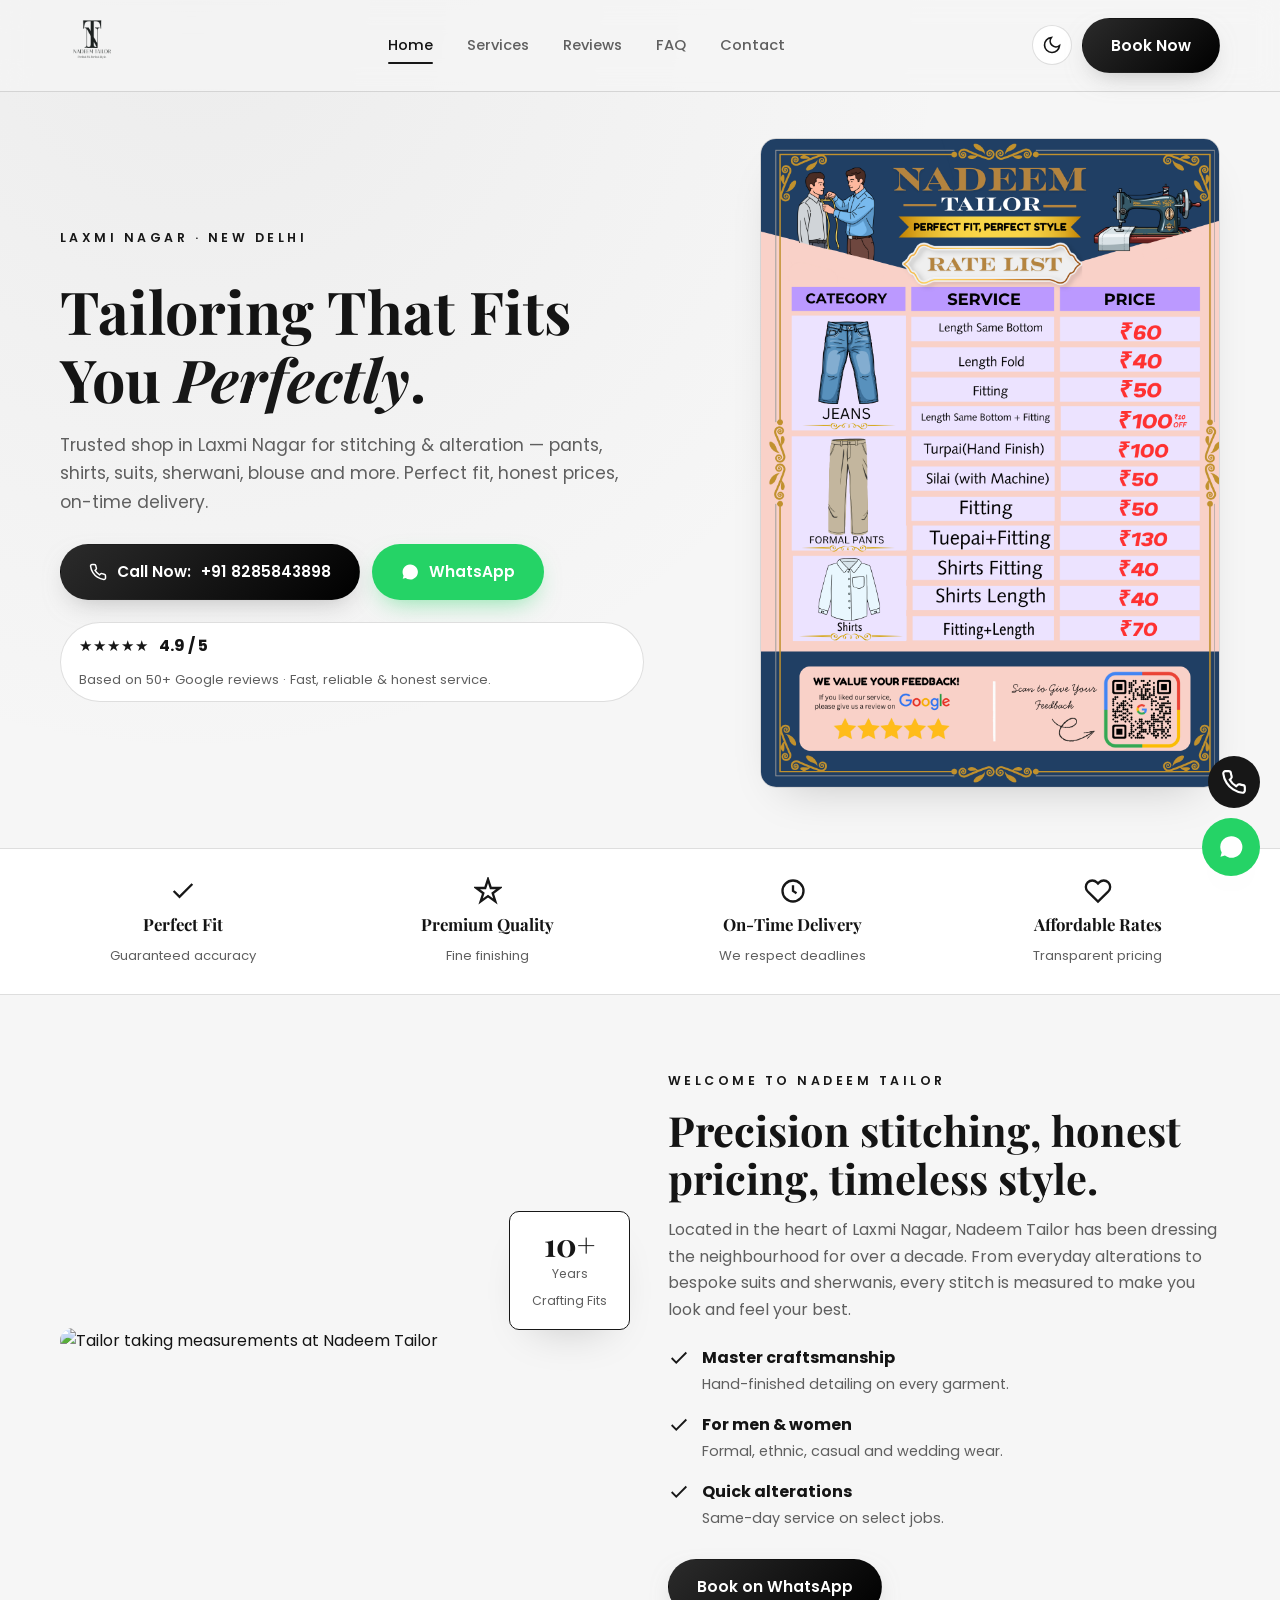
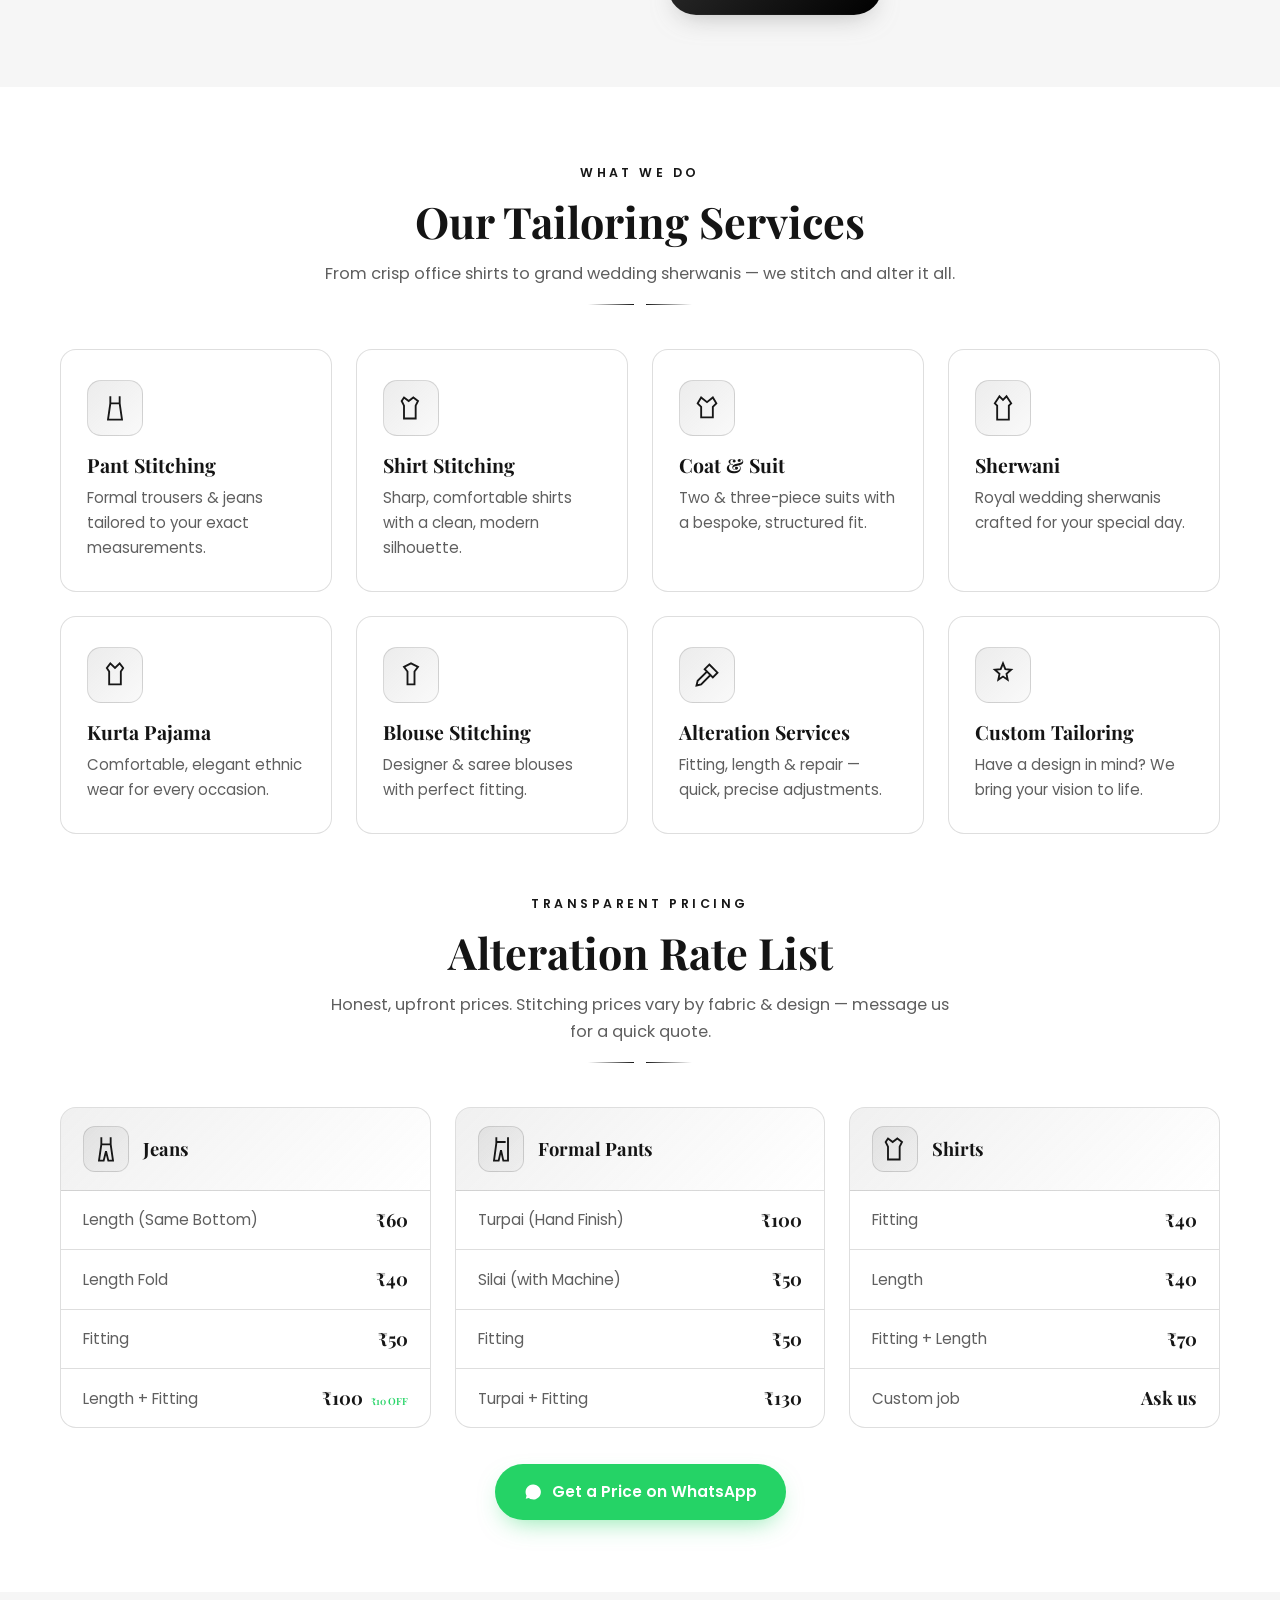
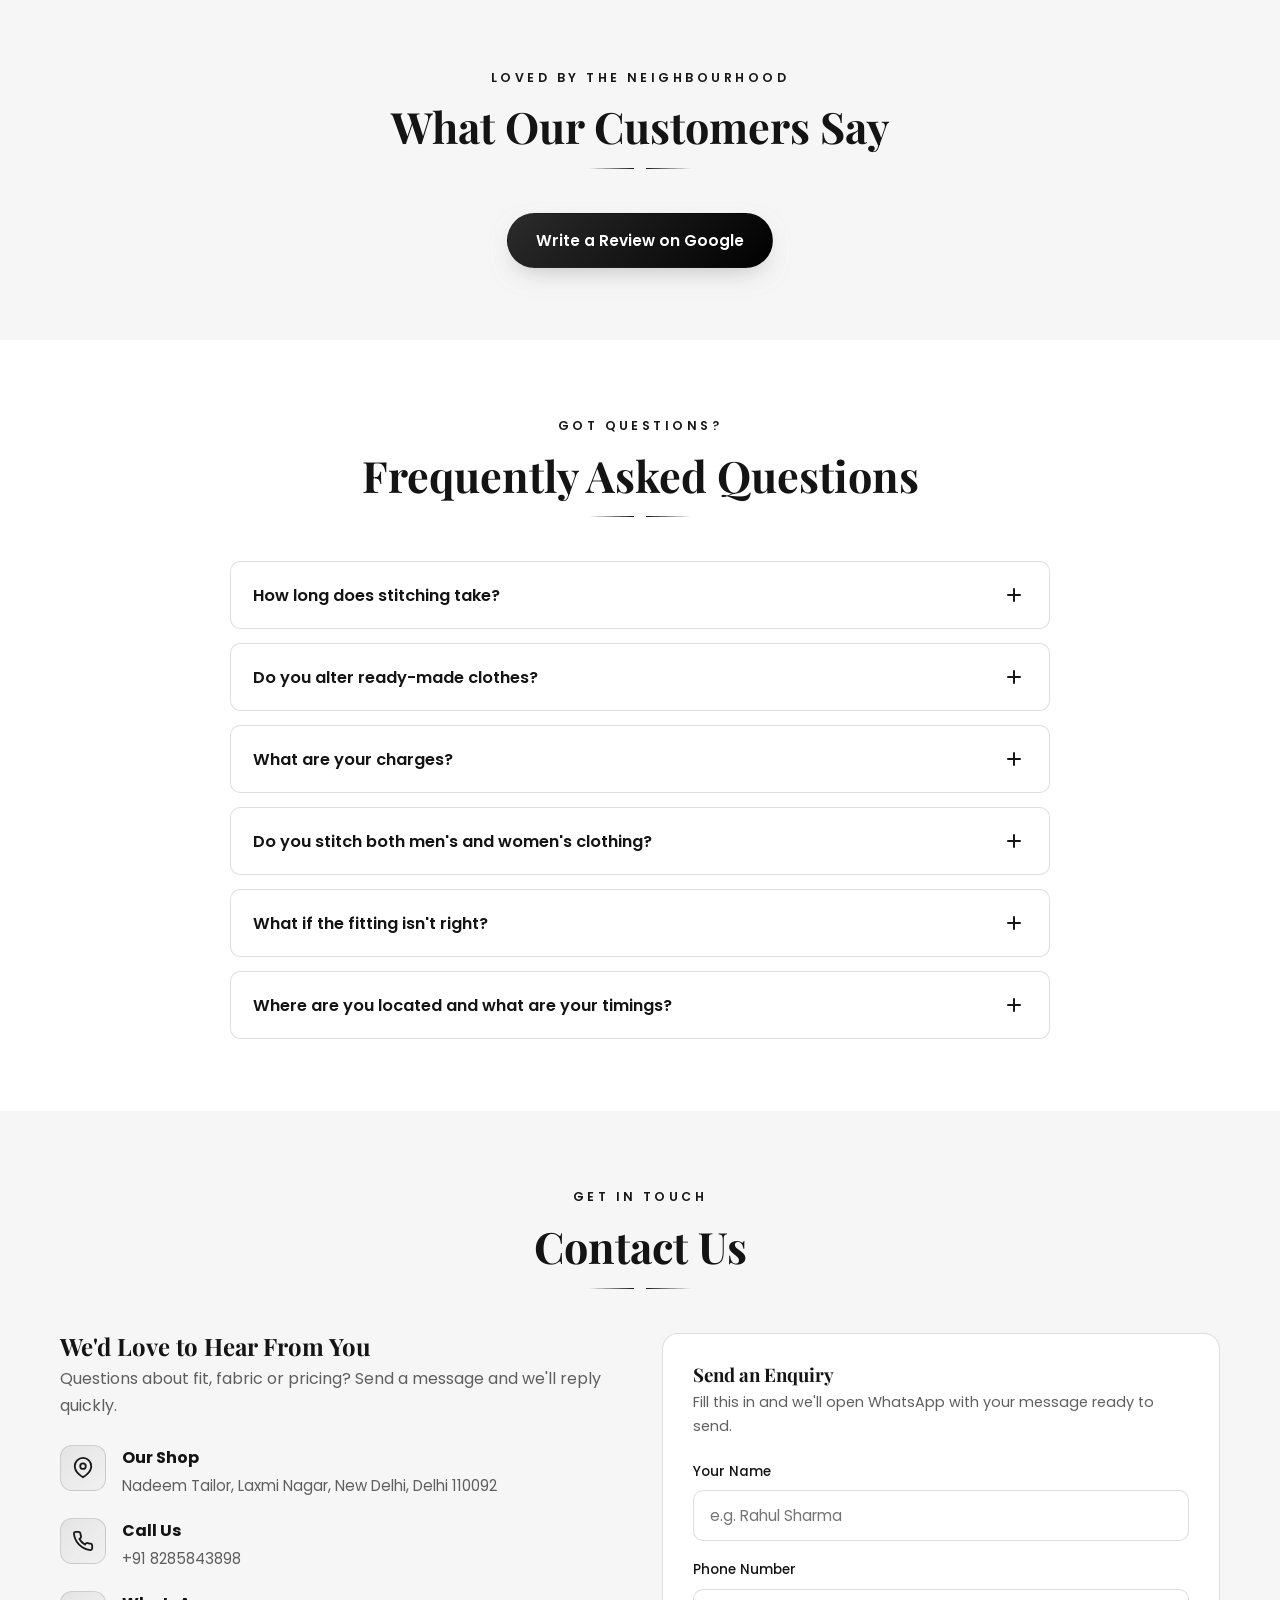
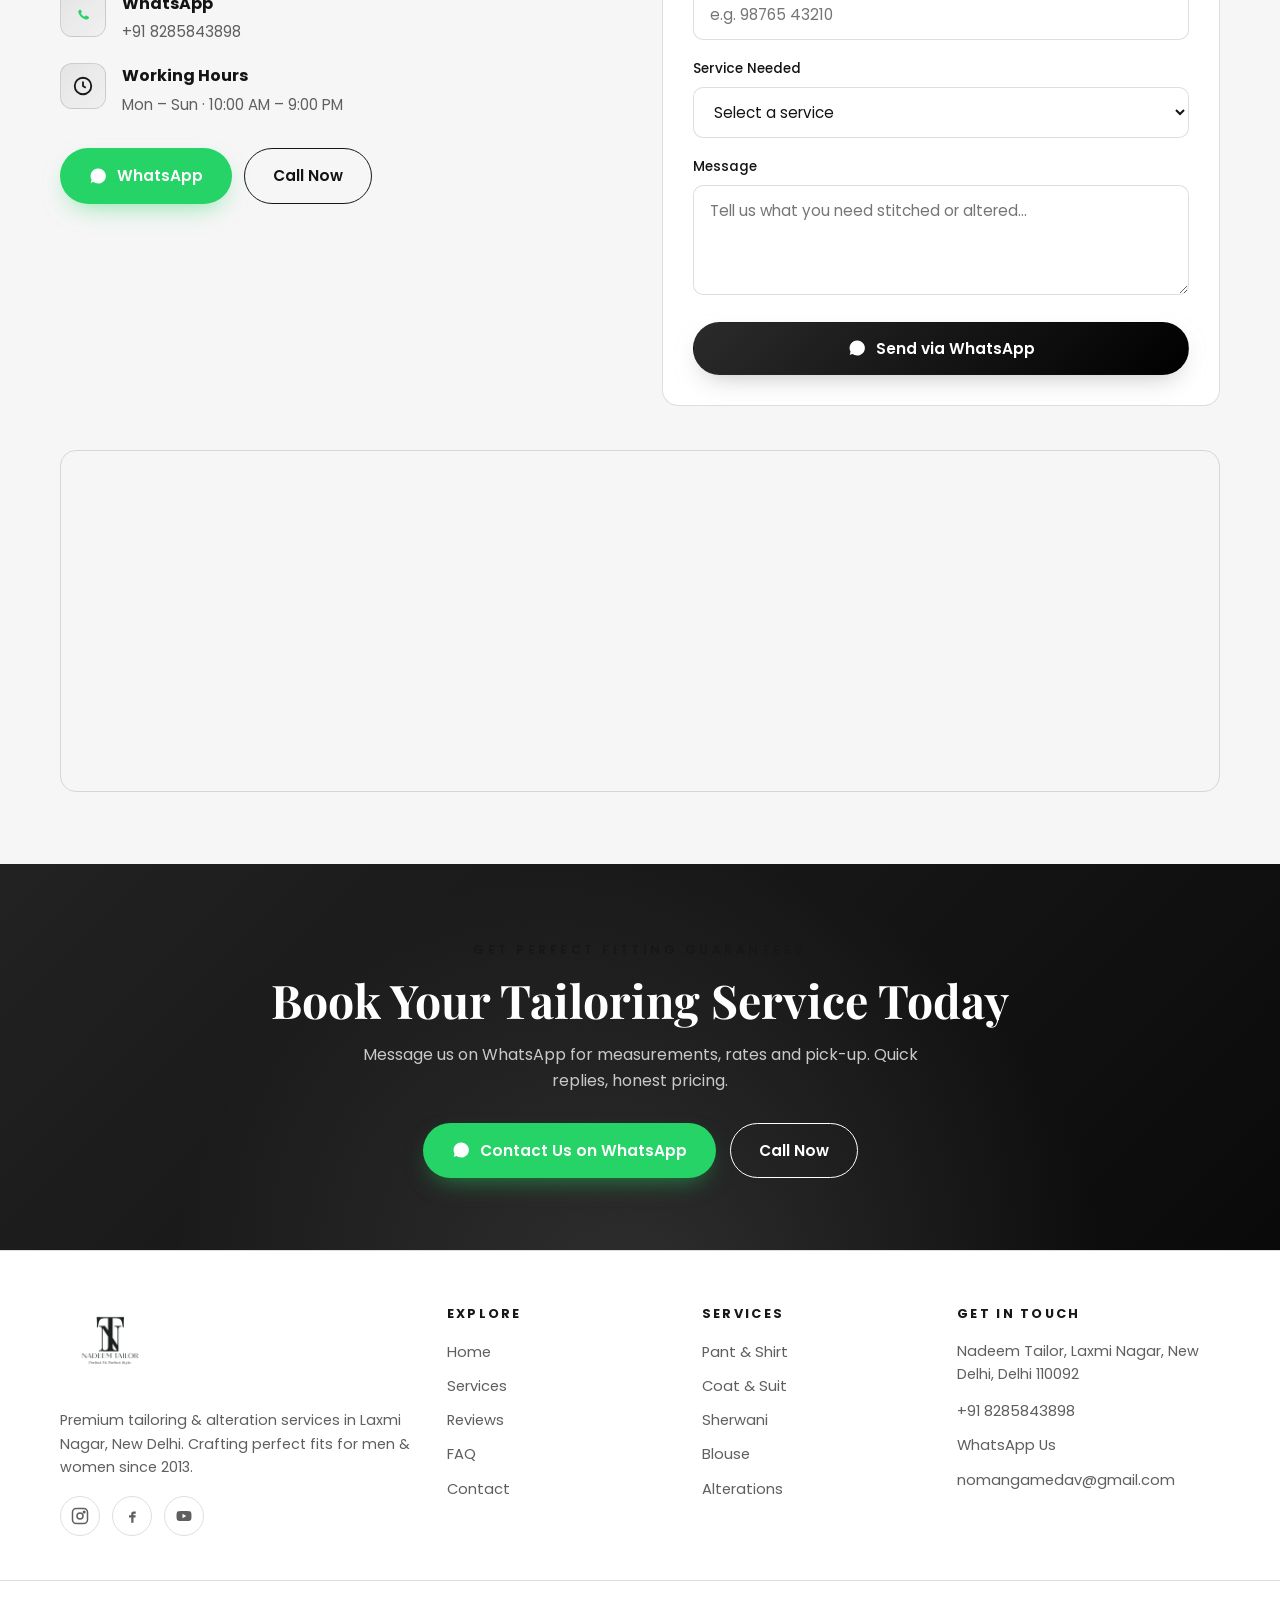
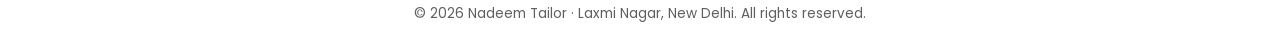
==== commit e83b7268: "Update index.html" ====
--- a/index.html
+++ b/index.html
@@ -445,9 +445,7 @@
           <div class="faq-item"><button class="faq-q" aria-expanded="false"><span>What are your charges?</span><span class="faq-q__icon"></span></button><div class="faq-a"><p>Alterations start from <strong>₹40</strong>. Stitching prices depend on the garment, fabric and design — <a data-whatsapp>message us on WhatsApp</a> for a quick, honest quote.</p></div></div>
           <div class="faq-item"><button class="faq-q" aria-expanded="false"><span>Do you stitch both men's and women's clothing?</span><span class="faq-q__icon"></span></button><div class="faq-a"><p>Absolutely. We stitch for the whole family — shirts, pants, suits, sherwani, kurta pajama and blouses. Formal, ethnic, casual and wedding wear.</p></div></div>
           <div class="faq-item"><button class="faq-q" aria-expanded="false"><span>What if the fitting isn't right?</span><span class="faq-q__icon"></span></button><div class="faq-a"><p>Your satisfaction comes first. If the fit needs adjusting, we'll <strong>alter it free of charge</strong> until it feels just right on you.</p></div></div>
-          <div class="faq-item"><button class="faq-q" aria-expanded="false"><span>Do you take wedding &amp; bulk orders?</span><span class="faq-q__icon"></span></button><div class="faq-a"><p>Yes. We specialise in <strong>wedding sherwani, suits and blouses</strong>, and take group/bulk orders for families and functions. Contact us early so we can plan the timeline.</p></div></div>
           <div class="faq-item"><button class="faq-q" aria-expanded="false"><span>Where are you located and what are your timings?</span><span class="faq-q__icon"></span></button><div class="faq-a"><p>We're in <span data-address>Laxmi Nagar, New Delhi</span>, open <strong>Mon–Sun, 10:00 AM – 9:00 PM</strong>. See the map below in the Contact section.</p></div></div>
-          <div class="faq-item"><button class="faq-q" aria-expanded="false"><span>How do I place an order?</span><span class="faq-q__icon"></span></button><div class="faq-a"><p>Easiest way is to <a data-whatsapp>message us on WhatsApp</a> or <a data-call>call us</a>, or simply visit the shop with your garment. We'll take measurements and share the price and delivery date.</p></div></div>
         </div>
       </div>
     </section>
@@ -550,7 +548,7 @@
    ⚙️  EDIT YOUR DETAILS IN THE CONFIG OBJECT BELOW.
    ========================================================================== */
 const CONFIG = {
-  phone: "8285843898",
+  phone: "+91 8285843898",
   phoneDisplay: "+91 8285843898",
   waMessage: "Hello Nadeem Tailor! I would like to enquire about your tailoring services.",
   address: "Nadeem Tailor, Laxmi Nagar, New Delhi, Delhi 110092",
